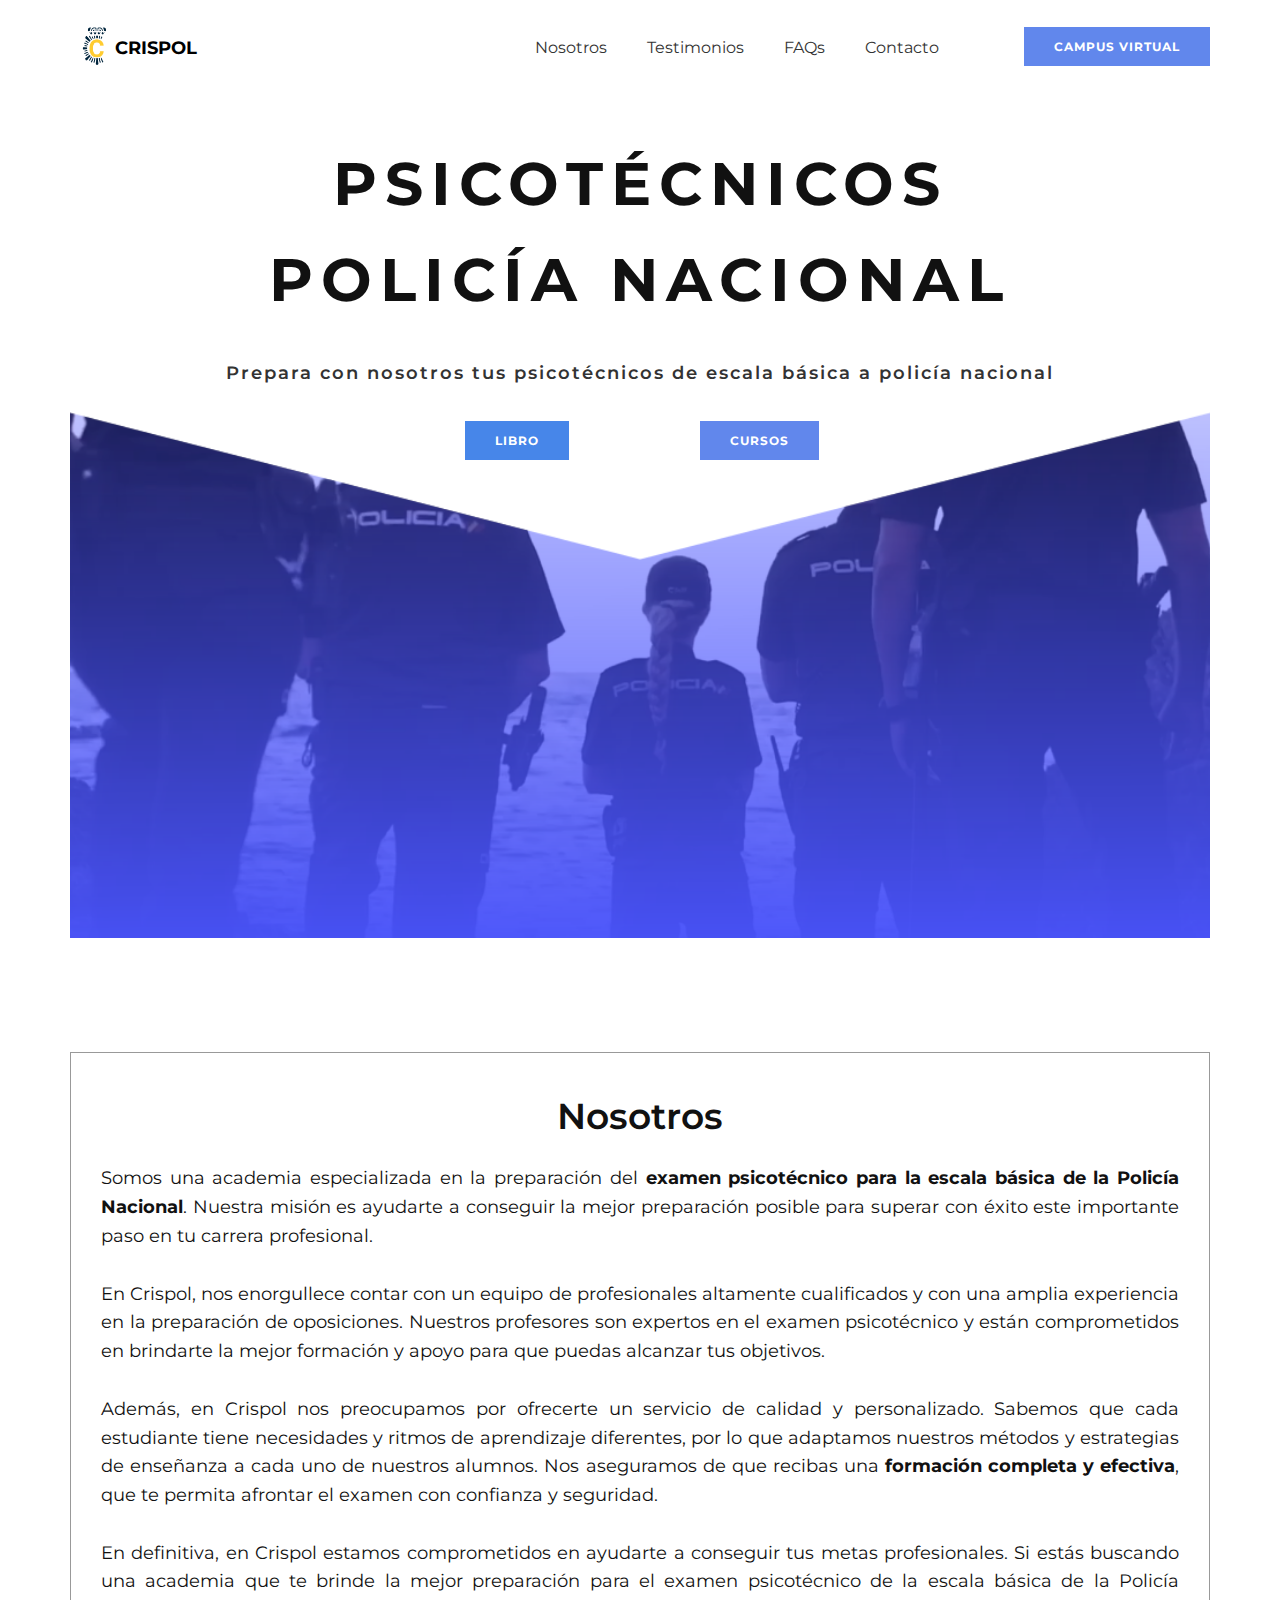
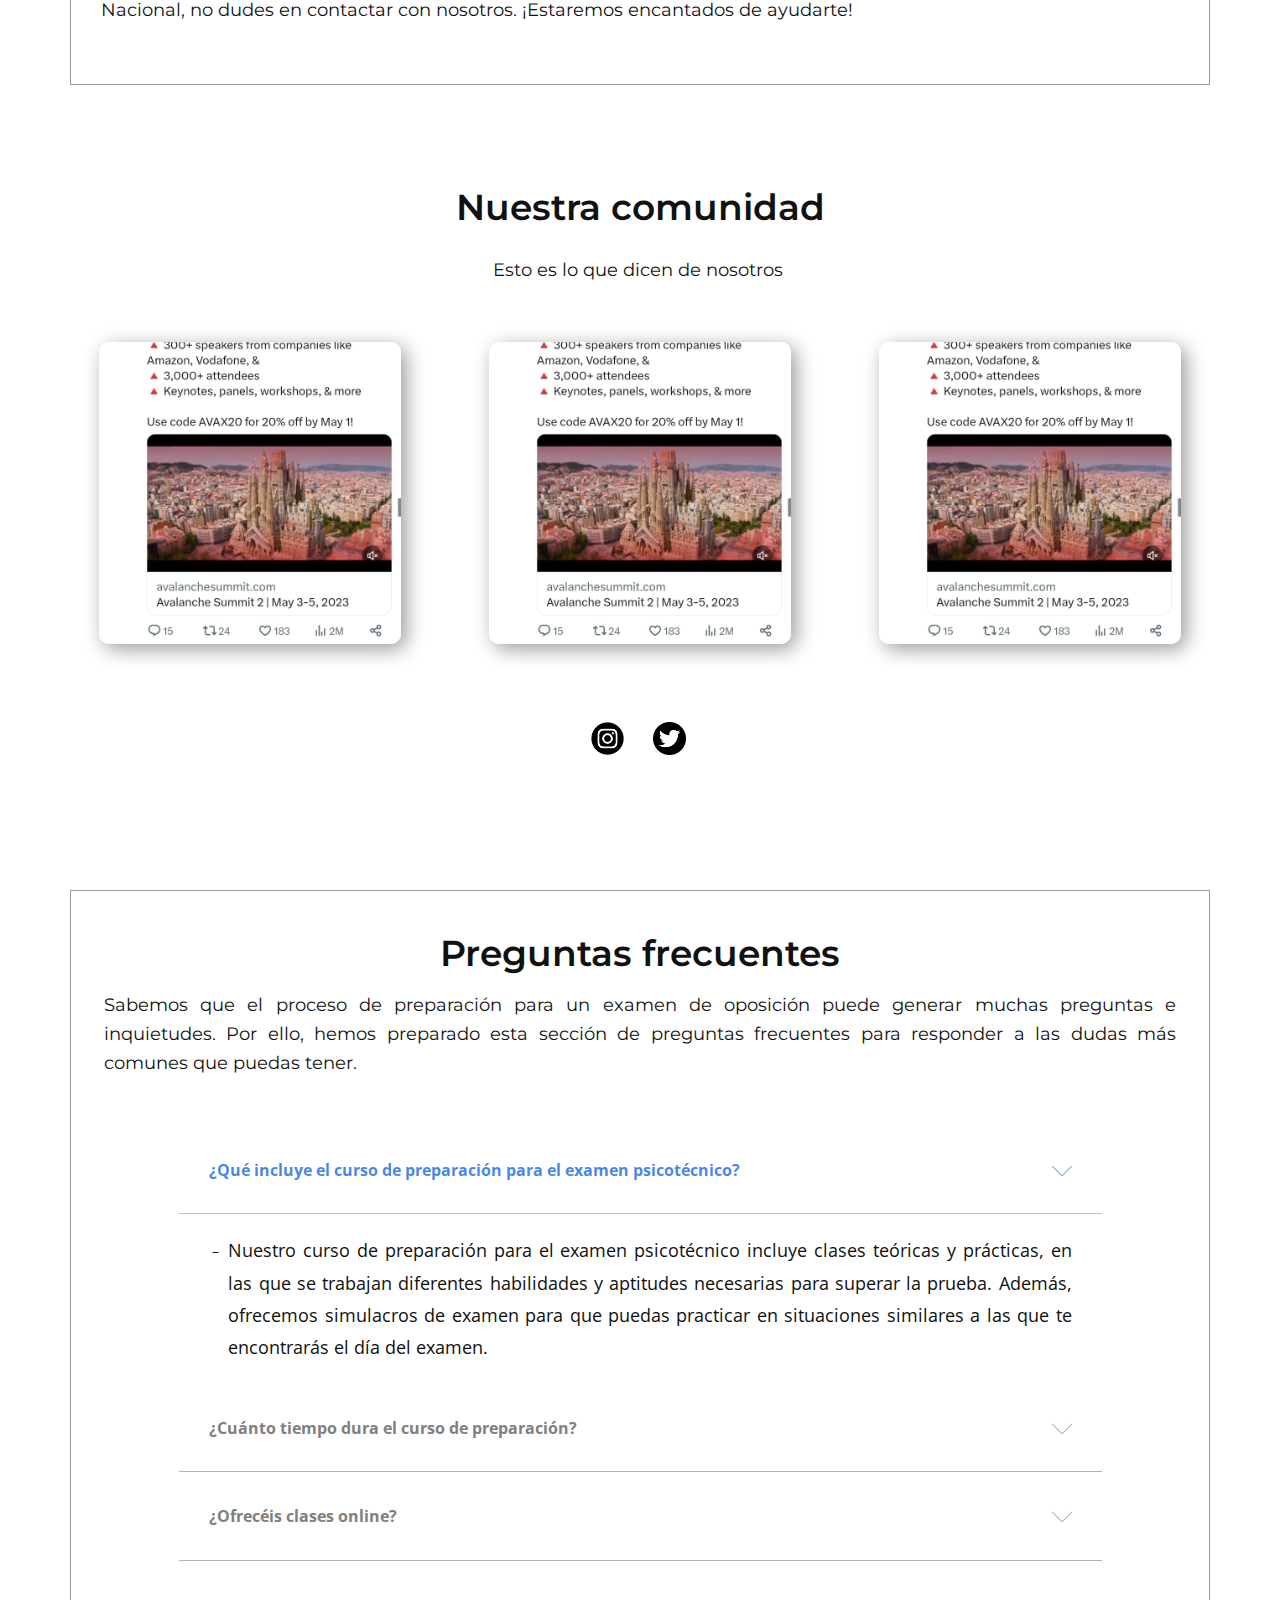
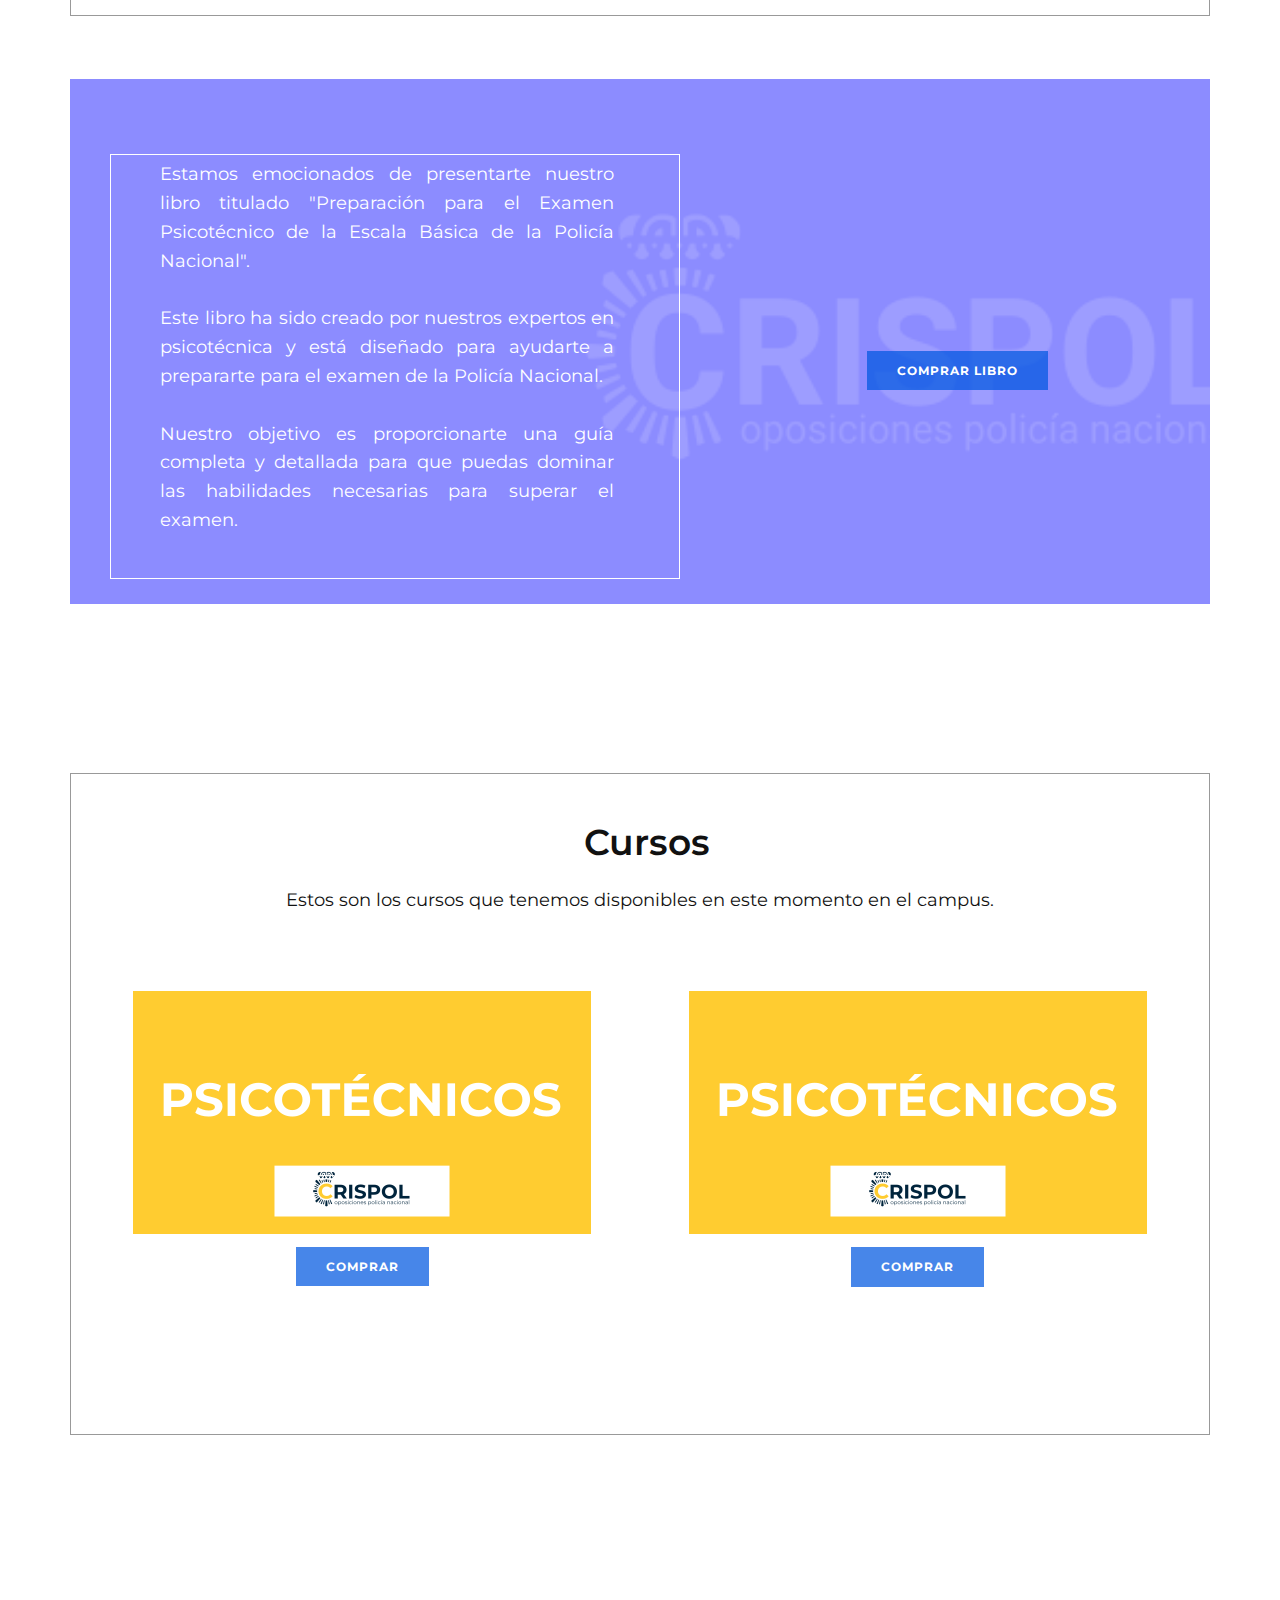
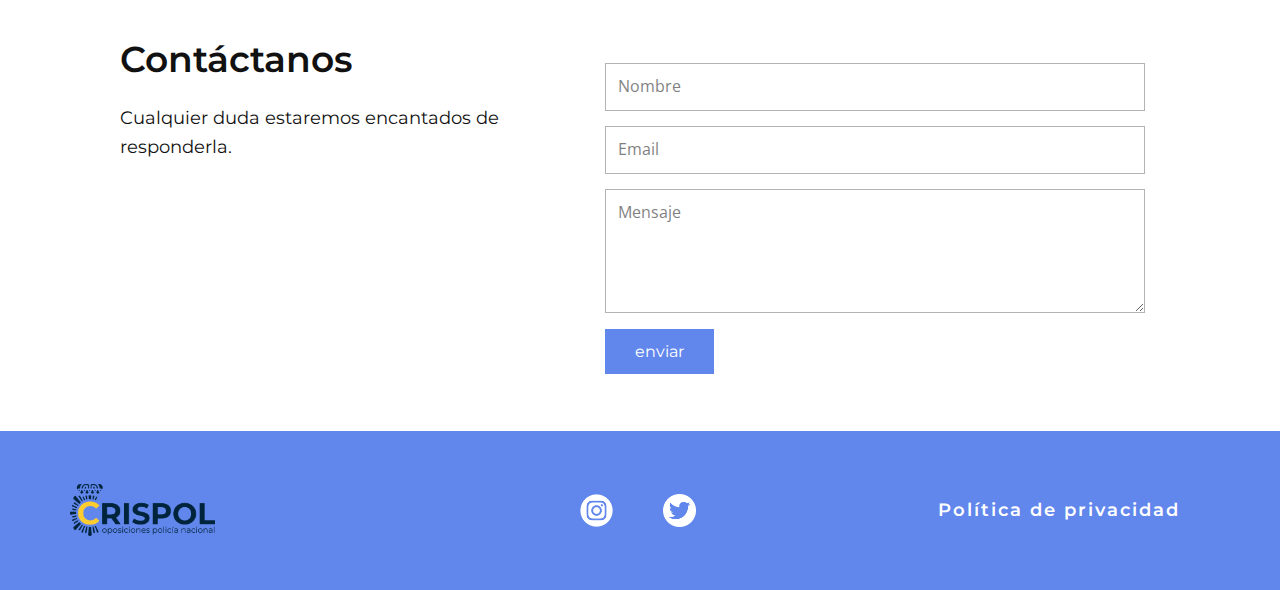
==== Home.html @ c4421192 "Add files via upload" ====
<!DOCTYPE html>
<html style="font-size: 16px;" lang="es"><head>
    <meta name="viewport" content="width=device-width, initial-scale=1.0">
    <meta charset="utf-8">
    <meta name="keywords" content="Nosotros, Nuestra comunidad, Preguntas frecuentes, Contáctanos">
    <meta name="description" content="">
    <title>Home</title>
    <link rel="stylesheet" href="nicepage.css" media="screen">
<link rel="stylesheet" href="Home.css" media="screen">
    <script class="u-script" type="text/javascript" src="jquery.js" defer=""></script>
    <script class="u-script" type="text/javascript" src="nicepage.js" defer=""></script>
    <meta name="generator" content="Nicepage 5.9.6, nicepage.com">
    <meta name="referrer" content="origin">
    <link id="u-theme-google-font" rel="stylesheet" href="https://fonts.googleapis.com/css?family=Roboto:100,100i,300,300i,400,400i,500,500i,700,700i,900,900i|Open+Sans:300,300i,400,400i,500,500i,600,600i,700,700i,800,800i">
    <link id="u-page-google-font" rel="stylesheet" href="https://fonts.googleapis.com/css?family=Montserrat:100,100i,200,200i,300,300i,400,400i,500,500i,600,600i,700,700i,800,800i,900,900i">








    <script type="application/ld+json">{
		"@context": "http://schema.org",
		"@type": "Organization",
		"name": "",
		"logo": "images/favHD.png"
}</script>
    <meta name="theme-color" content="#478ac9">
    <meta property="og:title" content="Home">
    <meta property="og:type" content="website">
  <meta data-intl-tel-input-cdn-path="intlTelInput/"></head>
  <body class="u-body u-xl-mode" data-lang="es"><header class="u-clearfix u-header u-header" id="sec-d82e"><div class="u-clearfix u-sheet u-sheet-1">
        <a href="Home.html" class="u-image u-logo u-image-1" data-image-width="800" data-image-height="826" title="Home">
          <img src="images/favHD.png" class="u-logo-image u-logo-image-1">
        </a>
        <nav class="u-menu u-menu-one-level u-offcanvas u-menu-1">
          <div class="menu-collapse u-custom-font u-font-montserrat" style="font-size: 1rem; letter-spacing: 0px; font-weight: 700;">
            <a class="u-button-style u-custom-active-border-color u-custom-border u-custom-border-color u-custom-borders u-custom-hover-border-color u-custom-left-right-menu-spacing u-custom-padding-bottom u-custom-text-active-color u-custom-text-color u-custom-text-hover-color u-custom-text-shadow u-custom-top-bottom-menu-spacing u-nav-link u-text-active-palette-1-base u-text-hover-palette-2-base" href="#">
              <svg class="u-svg-link" viewBox="0 0 24 24"><use xmlns:xlink="http://www.w3.org/1999/xlink" xlink:href="#menu-hamburger"></use></svg>
              <svg class="u-svg-content" version="1.1" id="menu-hamburger" viewBox="0 0 16 16" x="0px" y="0px" xmlns:xlink="http://www.w3.org/1999/xlink" xmlns="http://www.w3.org/2000/svg"><g><rect y="1" width="16" height="2"></rect><rect y="7" width="16" height="2"></rect><rect y="13" width="16" height="2"></rect>
</g></svg>
            </a>
          </div>
          <div class="u-custom-menu u-nav-container">
            <ul class="u-custom-font u-font-montserrat u-nav u-spacing-20 u-unstyled u-nav-1"><li class="u-nav-item"><a class="u-border-active-palette-1-base u-border-hover-palette-1-base u-button-style u-nav-link u-text-active-grey-80 u-text-grey-80 u-text-hover-custom-color-1" href="Home.html" style="padding: 10px;">Nosotros</a>
</li><li class="u-nav-item"><a class="u-border-active-palette-1-base u-border-hover-palette-1-base u-button-style u-nav-link u-text-active-grey-80 u-text-grey-80 u-text-hover-custom-color-1" href="Home.html" style="padding: 10px;">Testimonios</a>
</li><li class="u-nav-item"><a class="u-border-active-palette-1-base u-border-hover-palette-1-base u-button-style u-nav-link u-text-active-grey-80 u-text-grey-80 u-text-hover-custom-color-1" href="Home.html" style="padding: 10px;">FAQs</a>
</li><li class="u-nav-item"><a class="u-border-active-palette-1-base u-border-hover-palette-1-base u-button-style u-nav-link u-text-active-grey-80 u-text-grey-80 u-text-hover-custom-color-1" href="Home.html" style="padding: 10px;">Contacto</a>
</li></ul>
          </div>
          <div class="u-custom-menu u-nav-container-collapse">
            <div class="u-black u-container-style u-inner-container-layout u-opacity u-opacity-95 u-sidenav">
              <div class="u-inner-container-layout u-sidenav-overflow">
                <div class="u-menu-close"></div>
                <ul class="u-align-center u-nav u-popupmenu-items u-unstyled u-nav-2"><li class="u-nav-item"><a class="u-button-style u-nav-link" href="Home.html">Nosotros</a>
</li><li class="u-nav-item"><a class="u-button-style u-nav-link" href="Home.html">Testimonios</a>
</li><li class="u-nav-item"><a class="u-button-style u-nav-link" href="Home.html">FAQs</a>
</li><li class="u-nav-item"><a class="u-button-style u-nav-link" href="Home.html">Contacto</a>
</li></ul>
                <a href="https://nicepage.com/c/table-website-templates" class="u-btn u-button-style u-custom-color-1 u-custom-font u-font-montserrat u-hover-feature u-hover-white u-btn-1">acceso al campus</a>
              </div>
            </div>
            <div class="u-black u-menu-overlay u-opacity u-opacity-70"></div>
          </div>
        </nav>
        <p class="u-custom-font u-font-montserrat u-text u-text-default u-text-1">
          <a class="u-active-none u-border-none u-btn u-button-link u-button-style u-hover-none u-none u-text-black u-btn-2" href="Home.html">
            <span style="font-weight: 700;">CRISPOL</span>
          </a>
        </p>
        <a href="https://nicepage.com/c/table-website-templates" class="u-btn u-button-style u-custom-color-2 u-custom-font u-font-montserrat u-hidden-md u-hidden-sm u-hidden-xs u-hover-feature u-hover-white u-btn-3">campus virtual</a>
      </div></header>
    <section class="u-clearfix u-section-1" id="sec-4063">
      <div class="u-clearfix u-sheet u-sheet-1" data-image-width="1000" data-image-height="327">
        <p class="u-align-center u-custom-font u-font-montserrat u-text u-text-1"><b>PSICOTÉCNICOS POLICÍA NACIONAL</b>
        </p>
        <p class="u-align-center-xs u-custom-font u-font-montserrat u-text u-text-default u-text-grey-80 u-text-2">Prepara con nosotros tus psicotécnicos de escala básica a policía nacional</p>
        <img class="u-expanded-width u-image u-image-1" src="images/image1072.png" data-image-width="1000" data-image-height="457">
        <a href="https://nicepage.com/c/table-website-templates" class="u-btn u-button-style u-custom-color-2 u-custom-font u-font-montserrat u-hover-feature u-hover-white u-btn-1">cursos</a>
        <a href="https://nicepage.com/c/table-website-templates" class="u-btn u-button-style u-custom-color-1 u-custom-font u-font-montserrat u-hover-feature u-hover-white u-btn-2">libro</a>
      </div>


    </section>
    <section class="u-clearfix u-white u-section-2" id="sec-c2e6">
      <div class="u-clearfix u-sheet u-sheet-1">
        <div class="u-border-1 u-border-grey-40 u-container-style u-expanded-width u-group u-shape-rectangle u-group-1">
          <div class="u-container-layout u-container-layout-1">
            <h2 class="u-custom-font u-font-montserrat u-text u-text-default u-text-1">Nosotros</h2>
            <p class="u-align-justify u-custom-font u-font-montserrat u-text u-text-2">Somos una academia especializada en la preparación del <span style="font-weight: 700;">examen psicotécnico para la escala básica de la Policía Nacional</span>. Nuestra misión es ayudarte a conseguir la mejor preparación posible para superar con éxito este importante paso en tu carrera profesional.<br>
              <br>En Crispol, nos enorgullece contar con un equipo de profesionales altamente cualificados y con una amplia experiencia en la preparación de oposiciones. Nuestros profesores son expertos en el examen psicotécnico y están comprometidos en brindarte la mejor formación y apoyo para que puedas alcanzar tus objetivos.<br>
              <br>Además, en Crispol nos preocupamos por ofrecerte un servicio de calidad y personalizado. Sabemos que cada estudiante tiene necesidades y ritmos de aprendizaje diferentes, por lo que adaptamos nuestros métodos y estrategias de enseñanza a cada uno de nuestros alumnos. Nos aseguramos de que recibas una <span style="font-weight: 700;">formación completa y efectiva</span>, que te permita afrontar el examen con confianza y seguridad.&nbsp;<br>
              <br>En definitiva, en Crispol estamos comprometidos en ayudarte a conseguir tus metas profesionales. Si estás buscando una academia que te brinde la mejor preparación para el examen psicotécnico de la escala básica de la Policía Nacional, no dudes en contactar con nosotros. ¡Estaremos encantados de ayudarte!
            </p>
          </div>
        </div>
      </div>
    </section>
    <section class="u-clearfix u-section-3" id="sec-1005">
      <div class="u-clearfix u-sheet u-valign-middle-md u-valign-middle-sm u-valign-middle-xs u-sheet-1">
        <h2 class="u-custom-font u-font-montserrat u-text u-text-default u-text-1">Nuestra comunidad</h2>
        <p class="u-custom-font u-font-montserrat u-text u-text-default u-text-2">Esto es lo que dicen de nosotros&nbsp;</p>
        <img class="u-image u-image-round u-radius-10 u-image-1" src="images/WhatsAppImage2023-05-01at11.42.28.jpeg" alt="" data-image-width="720" data-image-height="1600">
        <img class="u-image u-image-round u-radius-10 u-image-2" src="images/WhatsAppImage2023-05-01at11.42.28.jpeg" alt="" data-image-width="720" data-image-height="1600">
        <img class="u-image u-image-round u-radius-10 u-image-3" src="images/WhatsAppImage2023-05-01at11.42.28.jpeg" alt="" data-image-width="720" data-image-height="1600"><span class="u-file-icon u-hover-feature u-icon u-icon-1"><img src="images/3669691.png" alt=""></span><span class="u-file-icon u-hover-feature u-icon u-icon-2"><img src="images/3670274.png" alt=""></span>
      </div>


    </section>
    <section class="u-clearfix u-section-4" id="sec-085f">
      <div class="u-clearfix u-sheet u-valign-middle-lg u-valign-middle-md u-valign-middle-sm u-valign-middle-xl u-sheet-1">
        <div class="u-border-1 u-border-grey-40 u-container-style u-expanded-width u-group u-shape-rectangle u-group-1">
          <div class="u-container-layout u-container-layout-1">
            <h2 class="u-align-center-xs u-custom-font u-font-montserrat u-text u-text-default-lg u-text-default-md u-text-default-sm u-text-default-xl u-text-1">Preguntas frecuentes</h2>
            <p class="u-align-justify u-custom-font u-font-montserrat u-text u-text-2"> Sabemos que el proceso de preparación para un examen de oposición puede generar muchas preguntas e inquietudes. Por ello, hemos preparado esta sección de preguntas frecuentes para responder a las dudas más comunes que puedas tener.</p>
            <div class="u-accordion u-spacing-2 u-accordion-1">
              <div class="u-accordion-item">
                <a class="active u-accordion-link u-border-1 u-border-active-grey-25 u-border-grey-30 u-border-hover-grey-30 u-border-no-left u-border-no-right u-border-no-top u-button-style u-text-active-custom-color-1 u-text-grey-50 u-text-hover-black u-accordion-link-1" id="link-accordion-7c0e" aria-controls="accordion-7c0e" aria-selected="true">
                  <span class="u-accordion-link-text"> ¿Qué incluye el curso de preparación para el examen psicotécnico?</span><span class="u-accordion-link-icon u-icon u-text-active-custom-color-1 u-text-grey-40 u-icon-1"><svg class="u-svg-link" preserveAspectRatio="xMidYMin slice" viewBox="0 0 512 512" style=""><use xmlns:xlink="http://www.w3.org/1999/xlink" xlink:href="#svg-efea"></use></svg><svg xmlns="http://www.w3.org/2000/svg" xmlns:xlink="http://www.w3.org/1999/xlink" version="1.1" xml:space="preserve" class="u-svg-content" viewBox="0 0 512 512" x="0px" y="0px" id="svg-efea" style="enable-background:new 0 0 512 512;"><g><g><path d="M509.121,125.966c-3.838-3.838-10.055-3.838-13.893,0L256.005,365.194L16.771,125.966c-3.838-3.838-10.055-3.838-13.893,0    c-3.838,3.838-3.838,10.055,0,13.893l246.18,246.175c1.842,1.842,4.337,2.878,6.947,2.878c2.61,0,5.104-1.036,6.946-2.878    l246.17-246.175C512.959,136.021,512.959,129.804,509.121,125.966z"></path>
</g>
</g></svg></span>
                </a>
                <div class="u-accordion-active u-accordion-pane u-align-justify u-container-style u-accordion-pane-1" id="accordion-7c0e" aria-labelledby="link-accordion-7c0e">
                  <div class="u-container-layout u-valign-top u-container-layout-2">
                    <ul class="u-custom-list u-text u-text-3">
                      <li>
                        <div class="u-list-icon">
                          <div xmlns="http://www.w3.org/2000/svg" xmlns:xlink="http://www.w3.org/1999/xlink" version="1.1" xml:space="preserve" class="u-svg-content">–</div>
                        </div>Nuestro curso de preparación para el examen psicotécnico incluye clases teóricas y prácticas, en las que se trabajan diferentes habilidades y aptitudes necesarias para superar la prueba. Además, ofrecemos simulacros de examen para que puedas practicar en situaciones similares a las que te encontrarás el día del examen.<br>
                      </li>
                    </ul>
                  </div>
                </div>
              </div>
              <div class="u-accordion-item">
                <a class="u-accordion-link u-border-1 u-border-active-grey-25 u-border-grey-30 u-border-hover-grey-30 u-border-no-left u-border-no-right u-border-no-top u-button-style u-text-active-custom-color-1 u-text-grey-50 u-text-hover-black u-accordion-link-2" id="link-accordion-05cb" aria-controls="accordion-05cb" aria-selected="false">
                  <span class="u-accordion-link-text"> ¿Cuánto tiempo dura el curso de preparación?<br>
                  </span><span class="u-accordion-link-icon u-icon u-text-active-custom-color-1 u-text-grey-40 u-icon-2"><svg class="u-svg-link" preserveAspectRatio="xMidYMin slice" viewBox="0 0 512 512" style=""><use xmlns:xlink="http://www.w3.org/1999/xlink" xlink:href="#svg-6ce4"></use></svg><svg xmlns="http://www.w3.org/2000/svg" xmlns:xlink="http://www.w3.org/1999/xlink" version="1.1" xml:space="preserve" class="u-svg-content" viewBox="0 0 512 512" x="0px" y="0px" id="svg-6ce4" style="enable-background:new 0 0 512 512;"><g><g><path d="M509.121,125.966c-3.838-3.838-10.055-3.838-13.893,0L256.005,365.194L16.771,125.966c-3.838-3.838-10.055-3.838-13.893,0    c-3.838,3.838-3.838,10.055,0,13.893l246.18,246.175c1.842,1.842,4.337,2.878,6.947,2.878c2.61,0,5.104-1.036,6.946-2.878    l246.17-246.175C512.959,136.021,512.959,129.804,509.121,125.966z"></path>
</g>
</g></svg></span>
                </a>
                <div class="u-accordion-pane u-align-justify u-container-style u-accordion-pane-2" id="accordion-05cb" aria-labelledby="link-accordion-05cb">
                  <div class="u-container-layout u-container-layout-3">
                    <ul class="u-custom-list u-text u-text-4">
                      <li>
                        <div class="u-list-icon">
                          <div xmlns="http://www.w3.org/2000/svg" xmlns:xlink="http://www.w3.org/1999/xlink" version="1.1" xml:space="preserve" class="u-svg-content">–</div>
                        </div> El tiempo de duración del curso de preparación puede variar en función del ritmo y las necesidades de cada alumno. En Crispol, nos adaptamos a cada estudiante y trabajamos con un plan de estudios personalizado para asegurarnos de que reciba la formación necesaria para afrontar el examen con éxito.
                      </li>
                    </ul>
                  </div>
                </div>
              </div>
              <div class="u-accordion-item">
                <a class="u-accordion-link u-border-1 u-border-active-grey-25 u-border-grey-30 u-border-hover-grey-30 u-border-no-left u-border-no-right u-border-no-top u-button-style u-text-active-custom-color-1 u-text-grey-50 u-text-hover-black u-accordion-link-3" id="link-accordion-a6bb" aria-controls="accordion-a6bb" aria-selected="false">
                  <span class="u-accordion-link-text"> ¿Ofrecéis clases online?</span><span class="u-accordion-link-icon u-icon u-text-active-custom-color-1 u-text-grey-40 u-icon-3"><svg class="u-svg-link" preserveAspectRatio="xMidYMin slice" viewBox="0 0 512 512" style=""><use xmlns:xlink="http://www.w3.org/1999/xlink" xlink:href="#svg-4429"></use></svg><svg xmlns="http://www.w3.org/2000/svg" xmlns:xlink="http://www.w3.org/1999/xlink" version="1.1" xml:space="preserve" class="u-svg-content" viewBox="0 0 512 512" x="0px" y="0px" id="svg-4429" style="enable-background:new 0 0 512 512;"><g><g><path d="M509.121,125.966c-3.838-3.838-10.055-3.838-13.893,0L256.005,365.194L16.771,125.966c-3.838-3.838-10.055-3.838-13.893,0    c-3.838,3.838-3.838,10.055,0,13.893l246.18,246.175c1.842,1.842,4.337,2.878,6.947,2.878c2.61,0,5.104-1.036,6.946-2.878    l246.17-246.175C512.959,136.021,512.959,129.804,509.121,125.966z"></path>
</g>
</g></svg></span>
                </a>
                <div class="u-accordion-pane u-align-justify u-container-style u-accordion-pane-3" id="accordion-a6bb" aria-labelledby="link-accordion-a6bb">
                  <div class="u-container-layout u-container-layout-4">
                    <ul class="u-custom-list u-text u-text-5">
                      <li>
                        <div class="u-list-icon">
                          <div xmlns="http://www.w3.org/2000/svg" xmlns:xlink="http://www.w3.org/1999/xlink" version="1.1" xml:space="preserve" class="u-svg-content">–</div>
                        </div> Sí, ofrecemos clases online para aquellos estudiantes que prefieren la comodidad de estudiar desde casa. Nuestras clases online están diseñadas para ofrecer una experiencia de aprendizaje igual de efectiva que las clases presenciales. Además, también ofrecemos tutorías y soporte online para resolver dudas y ofrecer seguimiento personalizado.
                      </li>
                    </ul>
                  </div>
                </div>
              </div>
            </div>
          </div>
        </div>
      </div>
    </section>
    <section class="u-clearfix u-section-5" id="sec-e47e">
      <div class="u-clearfix u-sheet u-sheet-1">
        <h2 class="u-custom-font u-font-montserrat u-text u-text-default u-text-white u-text-1">Nuestro libro</h2>
        <img class="u-expanded-width-lg u-expanded-width-md u-expanded-width-sm u-expanded-width-xs u-image u-image-default u-opacity u-opacity-45 u-image-1" src="images/rect1840.png" alt="" data-image-width="700" data-image-height="242">
        <p class="u-align-justify u-custom-font u-font-montserrat u-text u-text-body-alt-color u-text-2"> Estamos emocionados de presentarte nuestro libro titulado "Preparación para el Examen Psicotécnico de la Escala Básica de la Policía Nacional".&nbsp;<br>
          <br>Este libro ha sido creado por nuestros expertos en psicotécnica y está diseñado para ayudarte a prepararte para el examen de la Policía Nacional.&nbsp;<br>
          <br>Nuestro objetivo es proporcionarte una guía completa y detallada para que puedas dominar las habilidades necesarias para superar el examen.<br>
          <br>
          <br>
        </p>
        <a href="https://nicepage.com/c/table-website-templates" class="u-btn u-button-style u-custom-color-1 u-custom-font u-font-montserrat u-hover-feature u-hover-white u-btn-1">Comprar libro</a>
        <div class="u-border-1 u-border-white u-container-style u-group u-hidden-md u-hidden-sm u-hidden-xs u-shape-rectangle u-group-1">
          <div class="u-container-layout u-container-layout-1"></div>
        </div>
      </div>

    </section>
    <section class="u-clearfix u-section-6" id="sec-3ff9">
      <div class="u-clearfix u-sheet u-valign-middle-md u-valign-middle-sm u-sheet-1">
        <div class="u-border-1 u-border-grey-40 u-container-style u-expanded-width u-group u-shape-rectangle u-group-1">
          <div class="u-container-layout u-container-layout-1">
            <h2 class="u-custom-font u-font-montserrat u-text u-text-default u-text-1">Cursos</h2>
            <p class="u-align-center u-custom-font u-font-montserrat u-text u-text-2">Estos son los cursos que tenemos disponibles en este momento en el campus.</p>
            <img class="u-image u-image-default u-image-1" src="images/psico.png" alt="" data-image-width="458" data-image-height="243">
            <img class="u-image u-image-default u-image-2" src="images/psico.png" alt="" data-image-width="458" data-image-height="243">
            <a href="https://nicepage.com/c/table-website-templates" class="u-btn u-button-style u-custom-color-1 u-custom-font u-font-montserrat u-hover-feature u-hover-white u-btn-1">comprar</a>
            <a href="https://nicepage.com/c/table-website-templates" class="u-btn u-button-style u-custom-color-1 u-custom-font u-font-montserrat u-hover-feature u-hover-white u-btn-2">comprar</a>
          </div>
        </div>
      </div>


    </section>
    <section class="u-align-center u-clearfix u-section-7" id="sec-92ee">
      <div class="u-clearfix u-sheet u-sheet-1">
        <h2 class="u-custom-font u-font-montserrat u-text u-text-default u-text-1">Contáctanos</h2>
        <div class="u-form u-form-1">
          <form action="https://forms.nicepagesrv.com/v2/form/process" class="u-clearfix u-form-spacing-15 u-form-vertical u-inner-form" style="padding: 15px;" source="email" name="form">
            <div class="u-form-group u-form-name u-label-none">
              <label for="name-6797" class="u-label">Name</label>
              <input type="text" placeholder="Nombre" id="name-6797" name="name" class="u-input u-input-rectangle" required="">
            </div>
            <div class="u-form-email u-form-group u-label-none">
              <label for="email-6797" class="u-label">Email</label>
              <input type="email" placeholder="Email" id="email-6797" name="email" class="u-input u-input-rectangle" required="">
            </div>
            <div class="u-form-group u-form-message u-label-none">
              <label for="message-6797" class="u-label">Address</label>
              <textarea placeholder="Mensaje" rows="4" cols="50" id="message-6797" name="message" class="u-input u-input-rectangle" required=""></textarea>
            </div>
            <div class="u-align-left u-form-group u-form-submit">
              <a href="#" class="u-border-none u-btn u-btn-submit u-button-style u-custom-color-2 u-custom-font u-font-montserrat u-btn-1">enviar</a>
              <input type="submit" value="submit" class="u-form-control-hidden">
            </div>
            <div class="u-form-send-message u-form-send-success">Thank you! Your message has been sent.</div>
            <div class="u-form-send-error u-form-send-message">Unable to send your message. Please fix errors then try again.</div>
            <input type="hidden" value="" name="recaptchaResponse">
            <input type="hidden" name="formServices" value="59ebe9d5ba5c57f91d4d55b6774d4c29">
          </form>
        </div>
        <p class="u-align-left u-custom-font u-font-montserrat u-text u-text-2">Cualquier duda estaremos encantados de responderla.</p>
      </div>
    </section>


    <footer class="u-align-center u-clearfix u-custom-color-2 u-footer u-footer" id="sec-faa3"><div class="u-clearfix u-sheet u-valign-middle-lg u-valign-middle-md u-valign-middle-xl u-sheet-1"><span class="u-file-icon u-hover-feature u-icon u-text-white u-icon-1"><img src="images/3669691-30ecee14.png" alt=""></span><span class="u-file-icon u-hover-feature u-icon u-text-white u-icon-2"><img src="images/3670274-da6379b7.png" alt=""></span>
        <a href="Home.html" class="u-image u-logo u-image-1" data-image-width="900" data-image-height="323" title="Home">
          <img src="images/text16098-27-2.png" class="u-logo-image u-logo-image-1">
        </a>
        <p class="u-custom-font u-font-montserrat u-text u-text-default u-text-grey-80 u-text-1">
          <a class="u-active-none u-border-none u-btn u-button-link u-button-style u-hover-none u-none u-text-white u-btn-1" href="Política-de-privacidad.html">Política de privacidad</a>
        </p>
      </div></footer>
    
</body></html>
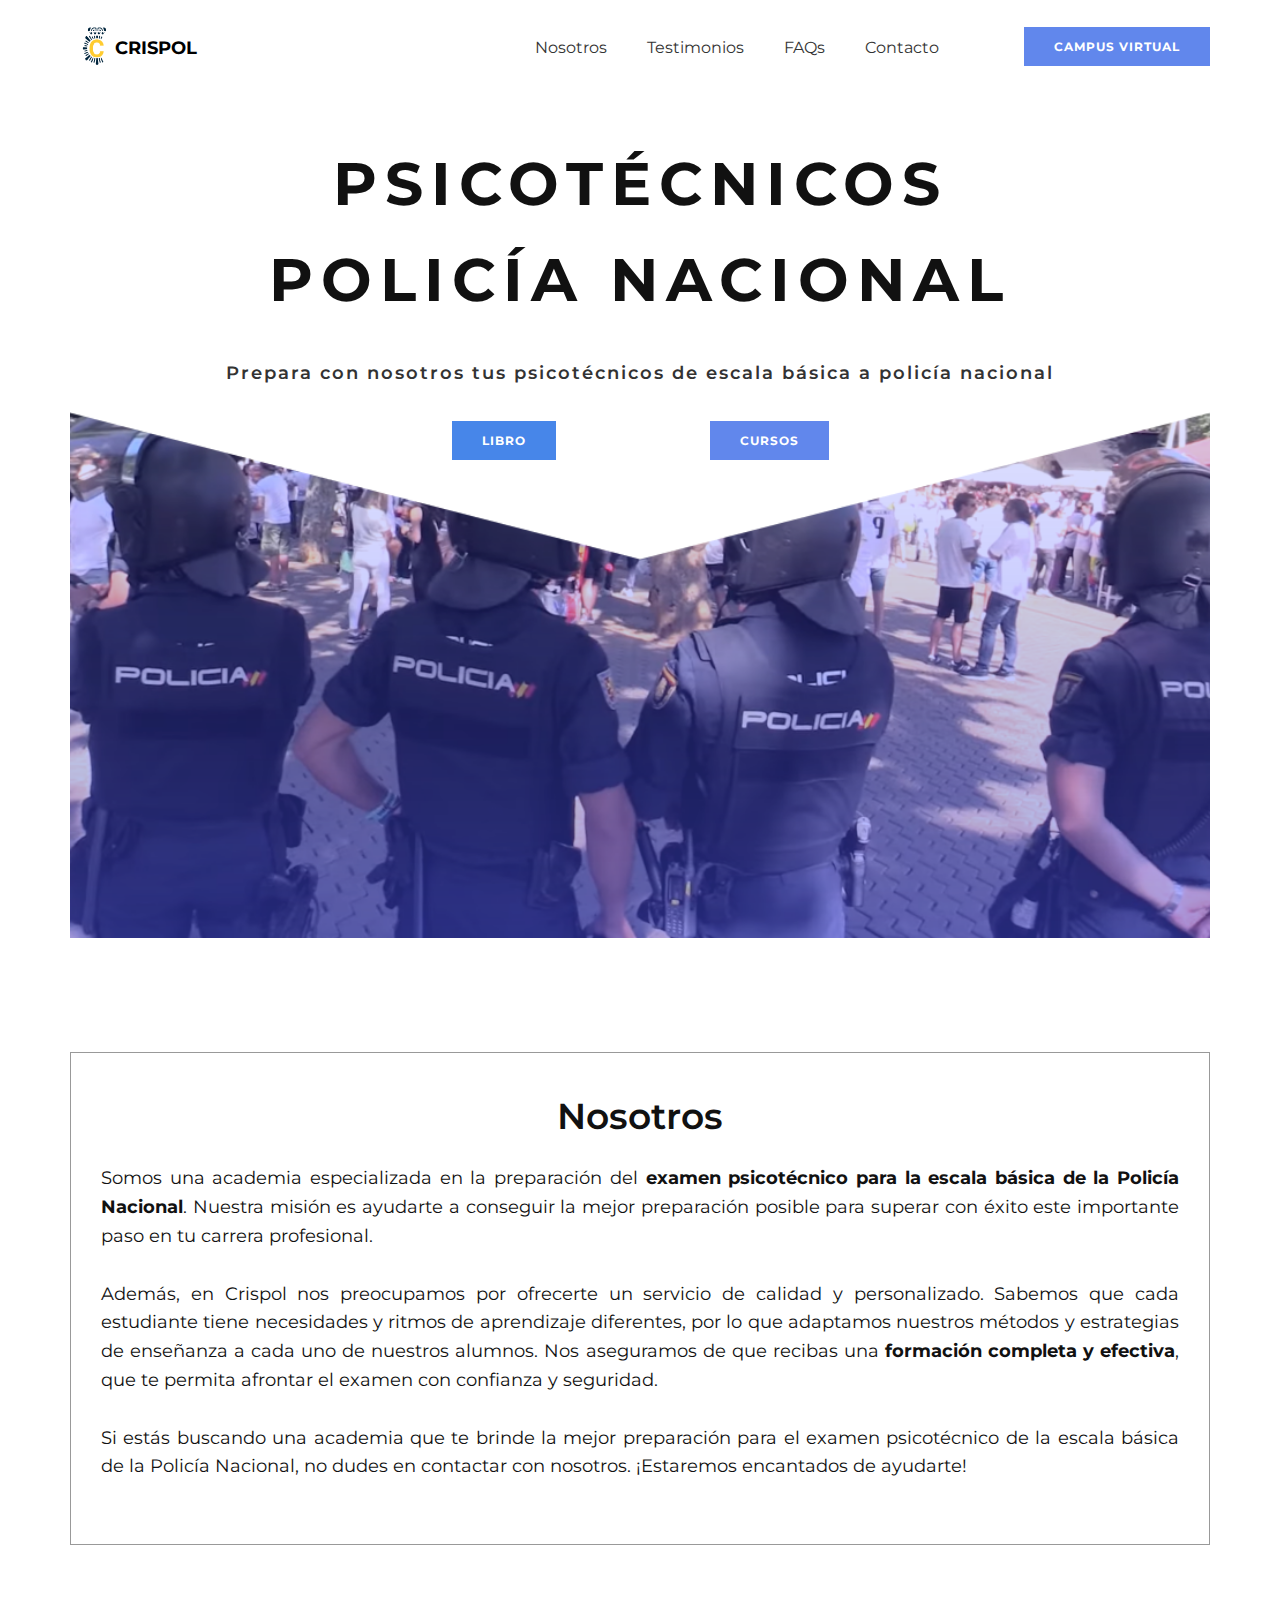
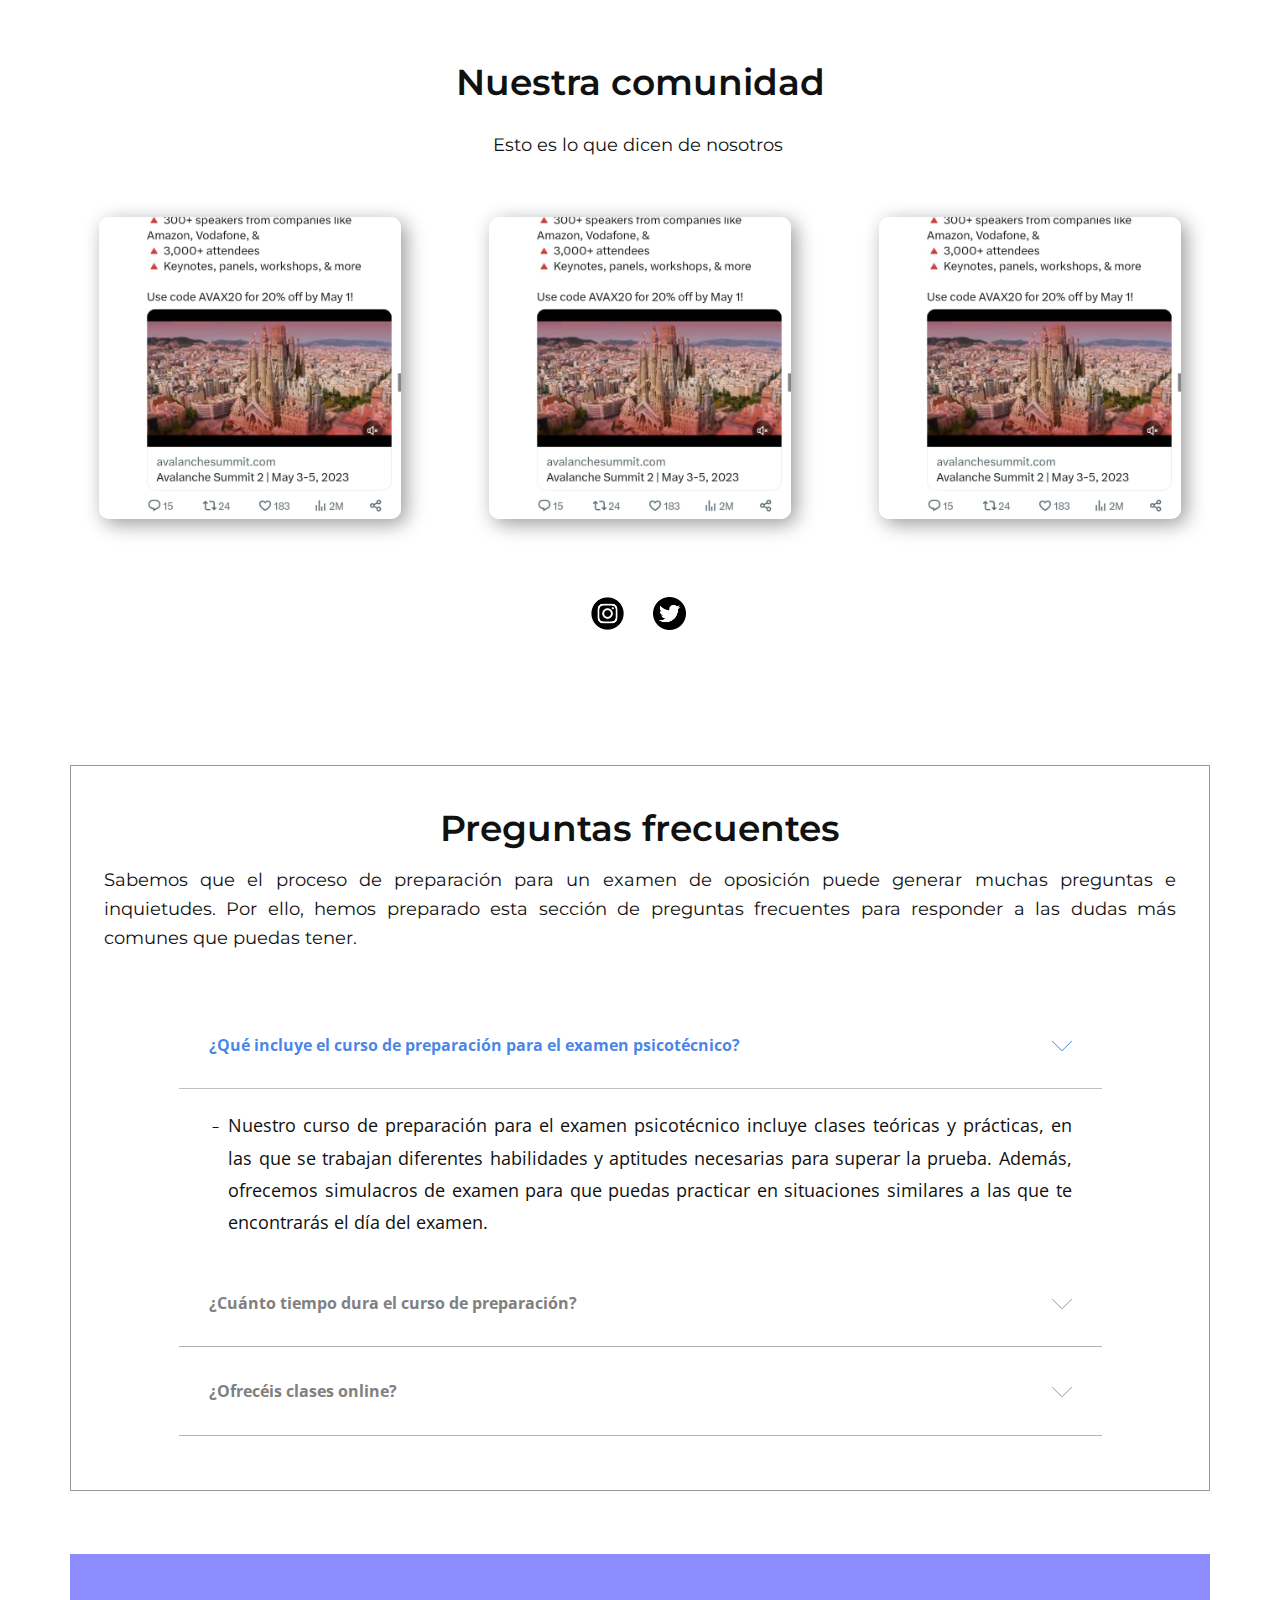
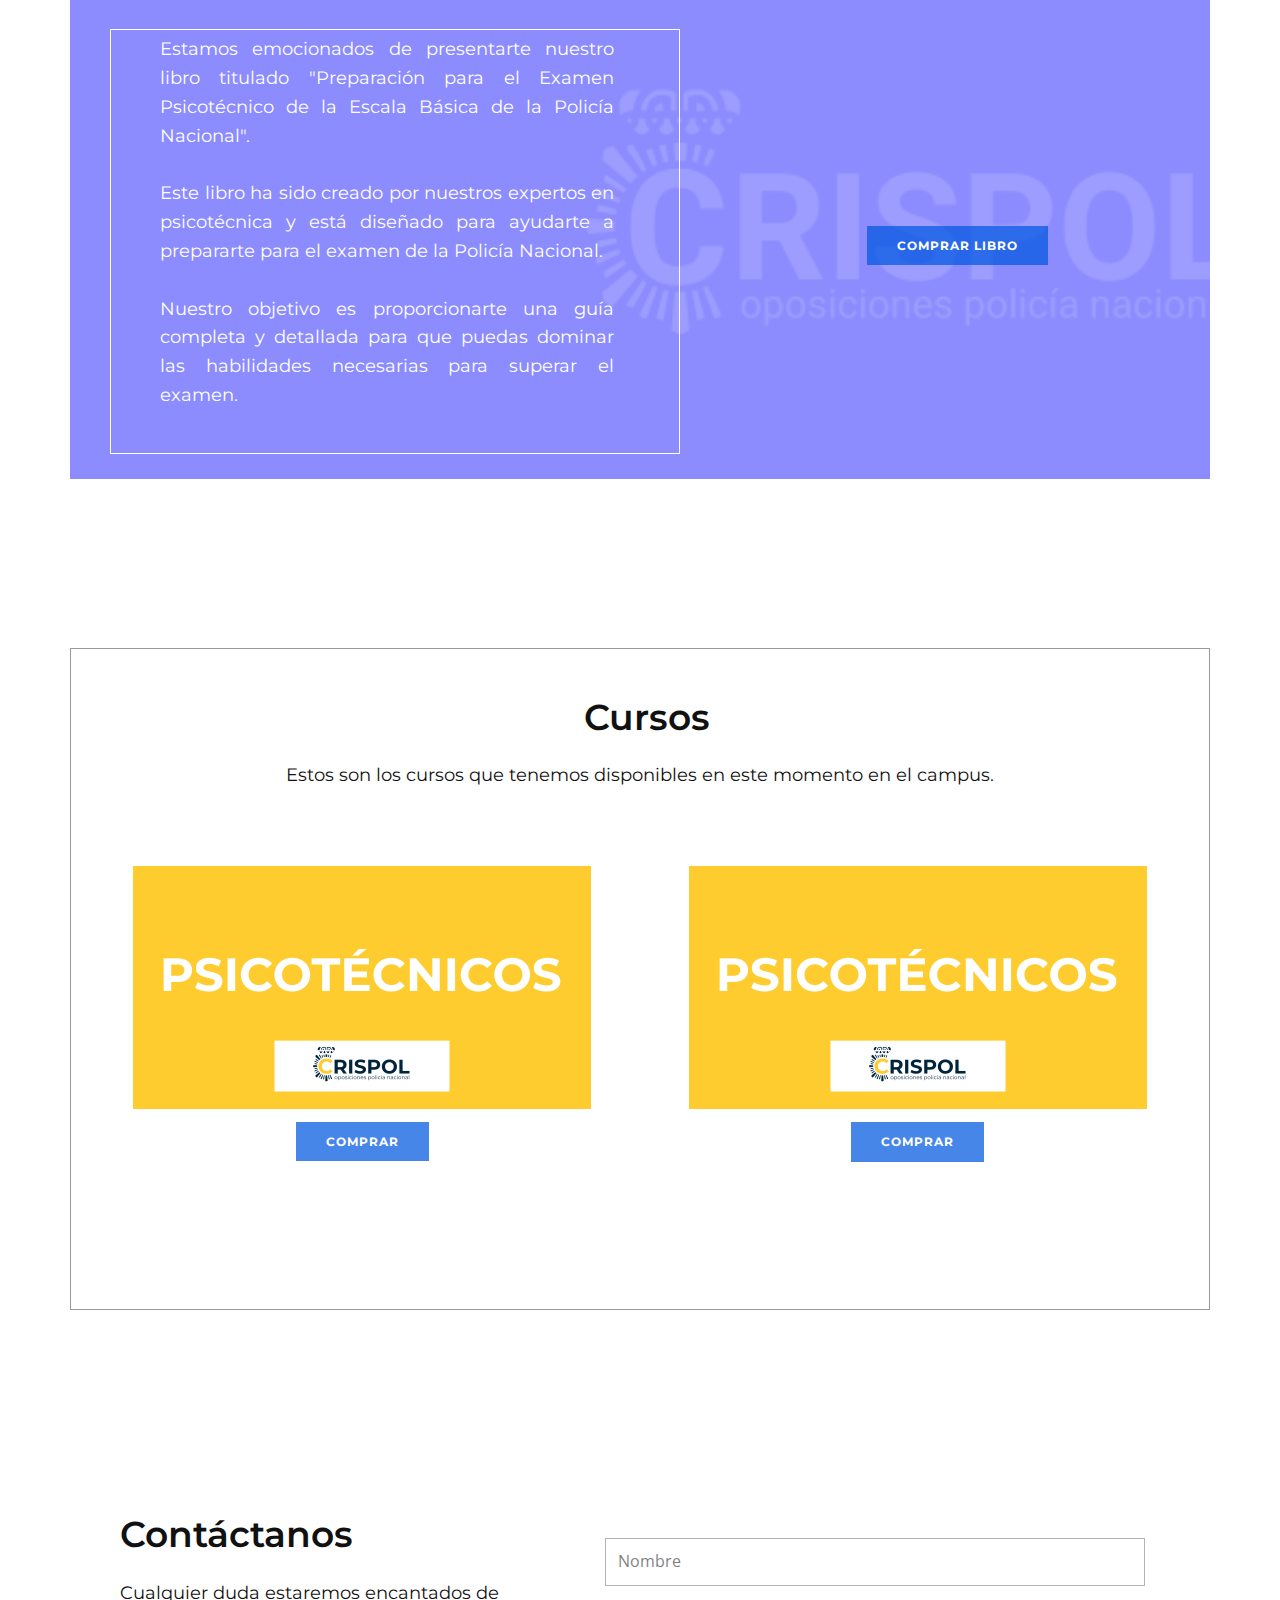
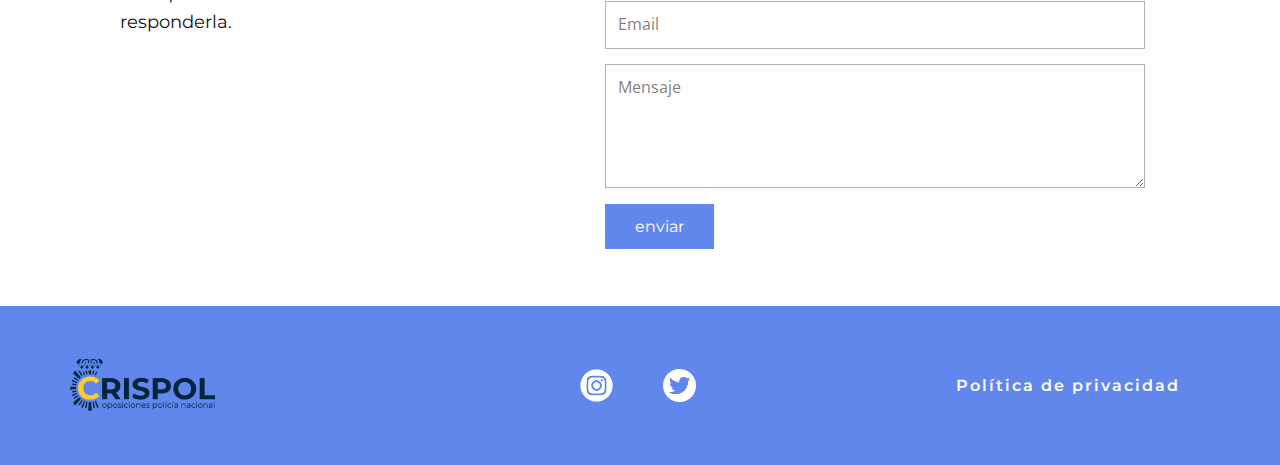
==== commit d7c02993: "1" ====
--- a/Home.html
+++ b/Home.html
@@ -59,7 +59,7 @@
 </li><li class="u-nav-item"><a class="u-button-style u-nav-link" href="Home.html">FAQs</a>
 </li><li class="u-nav-item"><a class="u-button-style u-nav-link" href="Home.html">Contacto</a>
 </li></ul>
-                <a href="https://nicepage.com/c/table-website-templates" class="u-btn u-button-style u-custom-color-1 u-custom-font u-font-montserrat u-hover-feature u-hover-white u-btn-1">acceso al campus</a>
+                <a href="" class="u-btn u-button-style u-custom-color-1 u-custom-font u-font-montserrat u-hover-feature u-hover-white u-btn-1">acceso al campus</a>
               </div>
             </div>
             <div class="u-black u-menu-overlay u-opacity u-opacity-70"></div>
@@ -70,16 +70,16 @@
             <span style="font-weight: 700;">CRISPOL</span>
           </a>
         </p>
-        <a href="https://nicepage.com/c/table-website-templates" class="u-btn u-button-style u-custom-color-2 u-custom-font u-font-montserrat u-hidden-md u-hidden-sm u-hidden-xs u-hover-feature u-hover-white u-btn-3">campus virtual</a>
+        <a href="https://campuscrispol.es/" class="u-btn u-button-style u-custom-color-2 u-custom-font u-font-montserrat u-hidden-md u-hidden-sm u-hidden-xs u-hover-feature u-hover-white u-btn-3">campus virtual</a>
       </div></header>
     <section class="u-clearfix u-section-1" id="sec-4063">
       <div class="u-clearfix u-sheet u-sheet-1" data-image-width="1000" data-image-height="327">
         <p class="u-align-center u-custom-font u-font-montserrat u-text u-text-1"><b>PSICOTÉCNICOS POLICÍA NACIONAL</b>
         </p>
         <p class="u-align-center-xs u-custom-font u-font-montserrat u-text u-text-default u-text-grey-80 u-text-2">Prepara con nosotros tus psicotécnicos de escala básica a policía nacional</p>
-        <img class="u-expanded-width u-image u-image-1" src="images/image1072.png" data-image-width="1000" data-image-height="457">
-        <a href="https://nicepage.com/c/table-website-templates" class="u-btn u-button-style u-custom-color-2 u-custom-font u-font-montserrat u-hover-feature u-hover-white u-btn-1">cursos</a>
-        <a href="https://nicepage.com/c/table-website-templates" class="u-btn u-button-style u-custom-color-1 u-custom-font u-font-montserrat u-hover-feature u-hover-white u-btn-2">libro</a>
+        <img class="u-expanded-width u-image u-image-1" src="images/image12.png" data-image-width="1000" data-image-height="457">
+        <a href="Home.html#sec-3ff9" class="u-btn u-button-style u-custom-color-2 u-custom-font u-font-montserrat u-hover-feature u-hover-white u-btn-1">cursos</a>
+        <a href="Home.html#sec-e47e" class="u-btn u-button-style u-custom-color-1 u-custom-font u-font-montserrat u-hover-feature u-hover-white u-btn-2">libro</a>
       </div>
 
 
@@ -90,16 +90,15 @@
           <div class="u-container-layout u-container-layout-1">
             <h2 class="u-custom-font u-font-montserrat u-text u-text-default u-text-1">Nosotros</h2>
             <p class="u-align-justify u-custom-font u-font-montserrat u-text u-text-2">Somos una academia especializada en la preparación del <span style="font-weight: 700;">examen psicotécnico para la escala básica de la Policía Nacional</span>. Nuestra misión es ayudarte a conseguir la mejor preparación posible para superar con éxito este importante paso en tu carrera profesional.<br>
-              <br>En Crispol, nos enorgullece contar con un equipo de profesionales altamente cualificados y con una amplia experiencia en la preparación de oposiciones. Nuestros profesores son expertos en el examen psicotécnico y están comprometidos en brindarte la mejor formación y apoyo para que puedas alcanzar tus objetivos.<br>
               <br>Además, en Crispol nos preocupamos por ofrecerte un servicio de calidad y personalizado. Sabemos que cada estudiante tiene necesidades y ritmos de aprendizaje diferentes, por lo que adaptamos nuestros métodos y estrategias de enseñanza a cada uno de nuestros alumnos. Nos aseguramos de que recibas una <span style="font-weight: 700;">formación completa y efectiva</span>, que te permita afrontar el examen con confianza y seguridad.&nbsp;<br>
-              <br>En definitiva, en Crispol estamos comprometidos en ayudarte a conseguir tus metas profesionales. Si estás buscando una academia que te brinde la mejor preparación para el examen psicotécnico de la escala básica de la Policía Nacional, no dudes en contactar con nosotros. ¡Estaremos encantados de ayudarte!
+              <br>Si estás buscando una academia que te brinde la mejor preparación para el examen psicotécnico de la escala básica de la Policía Nacional, no dudes en contactar con nosotros. ¡Estaremos encantados de ayudarte!
             </p>
           </div>
         </div>
       </div>
     </section>
     <section class="u-clearfix u-section-3" id="sec-1005">
-      <div class="u-clearfix u-sheet u-valign-middle-md u-valign-middle-sm u-valign-middle-xs u-sheet-1">
+      <div class="u-clearfix u-sheet u-sheet-1">
         <h2 class="u-custom-font u-font-montserrat u-text u-text-default u-text-1">Nuestra comunidad</h2>
         <p class="u-custom-font u-font-montserrat u-text u-text-default u-text-2">Esto es lo que dicen de nosotros&nbsp;</p>
         <img class="u-image u-image-round u-radius-10 u-image-1" src="images/WhatsAppImage2023-05-01at11.42.28.jpeg" alt="" data-image-width="720" data-image-height="1600">
@@ -186,7 +185,7 @@
           <br>
           <br>
         </p>
-        <a href="https://nicepage.com/c/table-website-templates" class="u-btn u-button-style u-custom-color-1 u-custom-font u-font-montserrat u-hover-feature u-hover-white u-btn-1">Comprar libro</a>
+        <a href="" class="u-btn u-button-style u-custom-color-1 u-custom-font u-font-montserrat u-hover-feature u-hover-white u-btn-1">Comprar libro</a>
         <div class="u-border-1 u-border-white u-container-style u-group u-hidden-md u-hidden-sm u-hidden-xs u-shape-rectangle u-group-1">
           <div class="u-container-layout u-container-layout-1"></div>
         </div>
@@ -194,15 +193,15 @@
 
     </section>
     <section class="u-clearfix u-section-6" id="sec-3ff9">
-      <div class="u-clearfix u-sheet u-valign-middle-md u-valign-middle-sm u-sheet-1">
+      <div class="u-clearfix u-sheet u-valign-middle-md u-valign-middle-sm u-valign-middle-xs u-sheet-1">
         <div class="u-border-1 u-border-grey-40 u-container-style u-expanded-width u-group u-shape-rectangle u-group-1">
           <div class="u-container-layout u-container-layout-1">
             <h2 class="u-custom-font u-font-montserrat u-text u-text-default u-text-1">Cursos</h2>
             <p class="u-align-center u-custom-font u-font-montserrat u-text u-text-2">Estos son los cursos que tenemos disponibles en este momento en el campus.</p>
             <img class="u-image u-image-default u-image-1" src="images/psico.png" alt="" data-image-width="458" data-image-height="243">
             <img class="u-image u-image-default u-image-2" src="images/psico.png" alt="" data-image-width="458" data-image-height="243">
-            <a href="https://nicepage.com/c/table-website-templates" class="u-btn u-button-style u-custom-color-1 u-custom-font u-font-montserrat u-hover-feature u-hover-white u-btn-1">comprar</a>
-            <a href="https://nicepage.com/c/table-website-templates" class="u-btn u-button-style u-custom-color-1 u-custom-font u-font-montserrat u-hover-feature u-hover-white u-btn-2">comprar</a>
+            <a href="" class="u-btn u-button-style u-custom-color-1 u-custom-font u-font-montserrat u-hover-feature u-hover-white u-btn-1">comprar</a>
+            <a href="" class="u-btn u-button-style u-custom-color-1 u-custom-font u-font-montserrat u-hover-feature u-hover-white u-btn-2">comprar</a>
           </div>
         </div>
       </div>
@@ -213,7 +212,7 @@
       <div class="u-clearfix u-sheet u-sheet-1">
         <h2 class="u-custom-font u-font-montserrat u-text u-text-default u-text-1">Contáctanos</h2>
         <div class="u-form u-form-1">
-          <form action="https://forms.nicepagesrv.com/v2/form/process" class="u-clearfix u-form-spacing-15 u-form-vertical u-inner-form" style="padding: 15px;" source="email" name="form">
+          <form action="" class="u-clearfix u-form-spacing-15 u-form-vertical u-inner-form" style="padding: 15px;" source="email" name="form">
             <div class="u-form-group u-form-name u-label-none">
               <label for="name-6797" class="u-label">Name</label>
               <input type="text" placeholder="Nombre" id="name-6797" name="name" class="u-input u-input-rectangle" required="">
@@ -233,7 +232,7 @@
             <div class="u-form-send-message u-form-send-success">Thank you! Your message has been sent.</div>
             <div class="u-form-send-error u-form-send-message">Unable to send your message. Please fix errors then try again.</div>
             <input type="hidden" value="" name="recaptchaResponse">
-            <input type="hidden" name="formServices" value="59ebe9d5ba5c57f91d4d55b6774d4c29">
+            <input type="hidden" name="formServices" value="2a71a0e3-a12f-aa67-45bc-2aafb578e629">
           </form>
         </div>
         <p class="u-align-left u-custom-font u-font-montserrat u-text u-text-2">Cualquier duda estaremos encantados de responderla.</p>
@@ -250,4 +249,5 @@
         </p>
       </div></footer>
     
+
 </body></html>
--- a/nicepage.css
+++ b/nicepage.css
@@ -41942,17 +41942,15 @@
 
 .u-footer .u-btn-1 {
   background-image: none;
-  font-size: 1.125rem;
+  font-size: 1rem;
   padding: 0;
 }
 @media (max-width: 1199px) {
   .u-footer .u-icon-1 {
-    transform: translateX(0px) translateY(0px) scale(1) rotate(0deg);
     margin-right: 424px;
   }
 
   .u-footer .u-icon-2 {
-    transform: translateX(0px) translateY(0px) scale(1) rotate(0deg);
     margin-left: 421px;
   }
 
@@ -41968,10 +41966,12 @@
 }
 @media (max-width: 991px) {
   .u-footer .u-icon-1 {
+    transform: translateX(0px) translateY(0px) scale(1) rotate(0deg);
     margin-right: 325px;
   }
 
   .u-footer .u-icon-2 {
+    transform: translateX(0px) translateY(0px) scale(1) rotate(0deg);
     margin-left: 322px;
   }
 }
@@ -41987,12 +41987,15 @@
   }
 
   .u-footer .u-icon-2 {
-    margin-left: 237px;
+    width: 29px;
+    height: 29px;
+    margin-top: -31px;
+    margin-left: 228px;
   }
 
   .u-footer .u-image-1 {
     width: 145px;
-    margin-top: -112px;
+    margin-top: -114px;
     margin-left: auto;
   }
 
@@ -42004,17 +42007,14 @@
   }
 }
 @media (max-width: 575px) {
-  .u-footer .u-sheet-1 {
-    min-height: 189px;
-  }
-
   .u-footer .u-icon-1 {
     margin-right: auto;
-    margin-left: 112px;
+    margin-left: 126px;
   }
 
   .u-footer .u-icon-2 {
-    margin-right: 109px;
+    margin-top: -31px;
+    margin-right: 104px;
     margin-left: auto;
   }
 }
--- a/Home.css
+++ b/Home.css
@@ -29,7 +29,7 @@
   font-size: 0.75rem;
   font-weight: 700;
   background-image: none;
-  margin: -517px 391px 0 auto;
+  margin: -517px auto 0 640px;
 }
 
 .u-section-1 .u-btn-2 {
@@ -39,7 +39,7 @@
   letter-spacing: 1px;
   font-size: 0.75rem;
   font-weight: 700;
-  margin: -39px auto 60px 395px;
+  margin: -39px auto 60px 382px;
 }
 
 @media (max-width: 1199px) {
@@ -49,11 +49,12 @@
   }
 
   .u-section-1 .u-btn-1 {
-    margin-right: 191px;
+    margin-top: -519px;
+    margin-left: 540px;
   }
 
   .u-section-1 .u-btn-2 {
-    margin-left: 195px;
+    margin-left: 282px;
   }
 }
 
@@ -65,7 +66,6 @@
 
   .u-section-1 .u-btn-1 {
     margin-top: -495px;
-    margin-right: auto;
     margin-left: 394px;
   }
 
@@ -75,8 +75,12 @@
 }
 
 @media (max-width: 767px) {
+  .u-section-1 .u-sheet-1 {
+    min-height: 774px;
+  }
+
   .u-section-1 .u-text-1 {
-    font-size: 1rem;
+    font-size: 1.25rem;
   }
 
   .u-section-1 .u-btn-1 {
@@ -203,11 +207,11 @@
 }
 
 .u-section-2 .u-sheet-1 {
-  min-height: 750px;
+  min-height: 625px;
 }
 
 .u-section-2 .u-group-1 {
-  min-height: 633px;
+  min-height: 493px;
   height: auto;
   margin-top: 55px;
   margin-bottom: 60px;
@@ -229,17 +233,26 @@
 
 @media (max-width: 1199px) {
   .u-section-2 .u-sheet-1 {
-    min-height: 793px;
+    min-height: 651px;
   }
 
   .u-section-2 .u-group-1 {
     margin-top: 49px;
-    min-height: 679px;
+    margin-bottom: 59px;
+    min-height: 543px;
     height: auto;
   }
 }
 
 @media (max-width: 767px) {
+  .u-section-2 .u-sheet-1 {
+    min-height: 702px;
+  }
+
+  .u-section-2 .u-group-1 {
+    margin-top: 50px;
+  }
+
   .u-section-2 .u-container-layout-1 {
     padding-left: 10px;
     padding-right: 10px;
@@ -248,16 +261,17 @@
 
 @media (max-width: 575px) {
   .u-section-2 .u-sheet-1 {
-    min-height: 1271px;
+    min-height: 947px;
   }
 
   .u-section-2 .u-group-1 {
-    margin-top: 23px;
-    min-height: 1175px;
+    margin-top: 46px;
+    min-height: 842px;
   }
 
   .u-section-2 .u-text-1 {
     font-size: 1.875rem;
+    margin-top: 3px;
   }
 }.u-section-3 .u-sheet-1 {
   min-height: 680px;
@@ -354,38 +368,38 @@
 
 @media (max-width: 991px) {
   .u-section-3 .u-sheet-1 {
-    min-height: 479px;
+    min-height: 480px;
   }
 
   .u-section-3 .u-image-1 {
-    width: 161px;
-    height: 177px;
-    margin-top: 41px;
-    margin-left: 69px;
+    width: 215px;
+    height: 214px;
+    margin-top: 29px;
   }
 
   .u-section-3 .u-image-2 {
-    width: 161px;
-    height: 177px;
-    margin-top: -177px;
+    width: 215px;
+    height: 214px;
+    margin-top: -214px;
     margin-left: auto;
   }
 
   .u-section-3 .u-image-3 {
-    width: 161px;
-    height: 177px;
-    margin-top: -177px;
-    margin-left: 490px;
+    width: 215px;
+    height: 214px;
+    margin-top: -214px;
+    margin-right: 15px;
+    margin-left: auto;
   }
 
   .u-section-3 .u-icon-1 {
-    margin-top: 50px;
+    margin-top: 24px;
     margin-left: 361px;
   }
 
   .u-section-3 .u-icon-2 {
-    margin-bottom: 41px;
-    margin-left: 326px;
+    margin-bottom: 0;
+    margin-left: 314px;
   }
 }
 
@@ -395,17 +409,26 @@
   }
 
   .u-section-3 .u-image-1 {
-    margin-top: 61px;
-    margin-left: 13px;
+    width: 142px;
+    height: 149px;
+    margin-left: 20px;
+  }
+
+  .u-section-3 .u-image-2 {
+    width: 148px;
+    height: 149px;
+    margin-top: -149px;
   }
 
   .u-section-3 .u-image-3 {
+    width: 150px;
+    height: 149px;
+    margin-top: -149px;
     margin-right: 13px;
-    margin-left: auto;
   }
 
   .u-section-3 .u-icon-1 {
-    margin-top: 53px;
+    margin-top: 89px;
     margin-left: 277px;
   }
 
@@ -416,35 +439,41 @@
 
 @media (max-width: 575px) {
   .u-section-3 .u-sheet-1 {
-    min-height: 846px;
+    min-height: 1139px;
   }
 
   .u-section-3 .u-text-1 {
     font-size: 1.875rem;
-    margin-top: 42px;
+    margin-top: 43px;
   }
 
   .u-section-3 .u-image-1 {
-    margin-top: 31px;
+    width: 311px;
+    height: 250px;
     margin-left: auto;
   }
 
   .u-section-3 .u-image-2 {
-    margin-top: 20px;
+    width: 307px;
+    height: 250px;
+    margin-top: 35px;
   }
 
   .u-section-3 .u-image-3 {
-    margin-top: 20px;
-    margin-right: auto;
+    width: 314px;
+    height: 250px;
+    margin-top: 35px;
+    margin-right: 15px;
+    margin-left: 9px;
   }
 
   .u-section-3 .u-icon-1 {
-    margin-top: 41px;
+    margin-top: 119px;
     margin-left: 196px;
   }
 
   .u-section-3 .u-icon-2 {
-    margin-bottom: 42px;
+    margin-bottom: 45px;
     margin-left: 111px;
   }
 }
@@ -722,11 +751,11 @@
 
 @media (max-width: 575px) {
   .u-section-4 .u-sheet-1 {
-    min-height: 902px;
+    min-height: 1227px;
   }
 
   .u-section-4 .u-group-1 {
-    min-height: 772px;
+    min-height: 1072px;
   }
 
   .u-section-4 .u-text-1 {
@@ -1082,27 +1111,26 @@
   }
 
   .u-section-6 .u-image-1 {
-    width: 218px;
-    height: 124px;
-    margin-top: 61px;
-    margin-left: 86px;
+    width: 326px;
+    height: 170px;
+    margin-top: 32px;
+    margin-left: 27px;
   }
 
   .u-section-6 .u-image-2 {
-    width: 217px;
-    height: 124px;
-    margin-top: -124px;
-    margin-right: auto;
-    margin-left: 414px;
+    width: 326px;
+    height: 170px;
+    margin-top: -170px;
+    margin-right: 24px;
   }
 
   .u-section-6 .u-btn-1 {
-    margin-top: 17px;
-    margin-left: 129px;
+    margin-top: 15px;
+    margin-left: 124px;
   }
 
   .u-section-6 .u-btn-2 {
-    margin-right: 129px;
+    margin-right: 121px;
   }
 }
 
@@ -1110,7 +1138,7 @@
   .u-section-6 .u-group-1 {
     margin-top: 60px;
     margin-bottom: 60px;
-    min-height: 426px;
+    min-height: 428px;
   }
 
   .u-section-6 .u-text-2 {
@@ -1120,35 +1148,37 @@
   }
 
   .u-section-6 .u-image-1 {
+    width: 226px;
+    height: 127px;
     margin-top: 24px;
-    margin-left: 19px;
   }
 
   .u-section-6 .u-image-2 {
+    width: 226px;
+    height: 127px;
+    margin-top: -127px;
     margin-right: 27px;
-    margin-left: auto;
   }
 
   .u-section-6 .u-btn-1 {
-    margin-top: 13px;
-    margin-left: 62px;
+    margin-top: 14px;
+    margin-left: 74px;
   }
 
   .u-section-6 .u-btn-2 {
-    margin-top: -33px;
-    margin-right: 70px;
+    margin-right: 74px;
   }
 }
 
 @media (max-width: 575px) {
   .u-section-6 .u-sheet-1 {
-    min-height: 718px;
+    min-height: 825px;
   }
 
   .u-section-6 .u-group-1 {
-    margin-top: 64px;
-    margin-bottom: 42px;
-    min-height: 612px;
+    margin-top: 55px;
+    margin-bottom: 55px;
+    min-height: 690px;
   }
 
   .u-section-6 .u-text-1 {
@@ -1161,21 +1191,25 @@
   }
 
   .u-section-6 .u-image-1 {
+    width: 304px;
+    height: 169px;
     margin-left: auto;
   }
 
   .u-section-6 .u-image-2 {
-    margin-top: 82px;
+    width: 304px;
+    height: 164px;
+    margin-top: 77px;
     margin-right: auto;
   }
 
   .u-section-6 .u-btn-1 {
-    margin-top: -197px;
+    margin-top: -232px;
     margin-left: auto;
   }
 
   .u-section-6 .u-btn-2 {
-    margin-top: 167px;
+    margin-top: 206px;
     margin-right: auto;
   }
 }
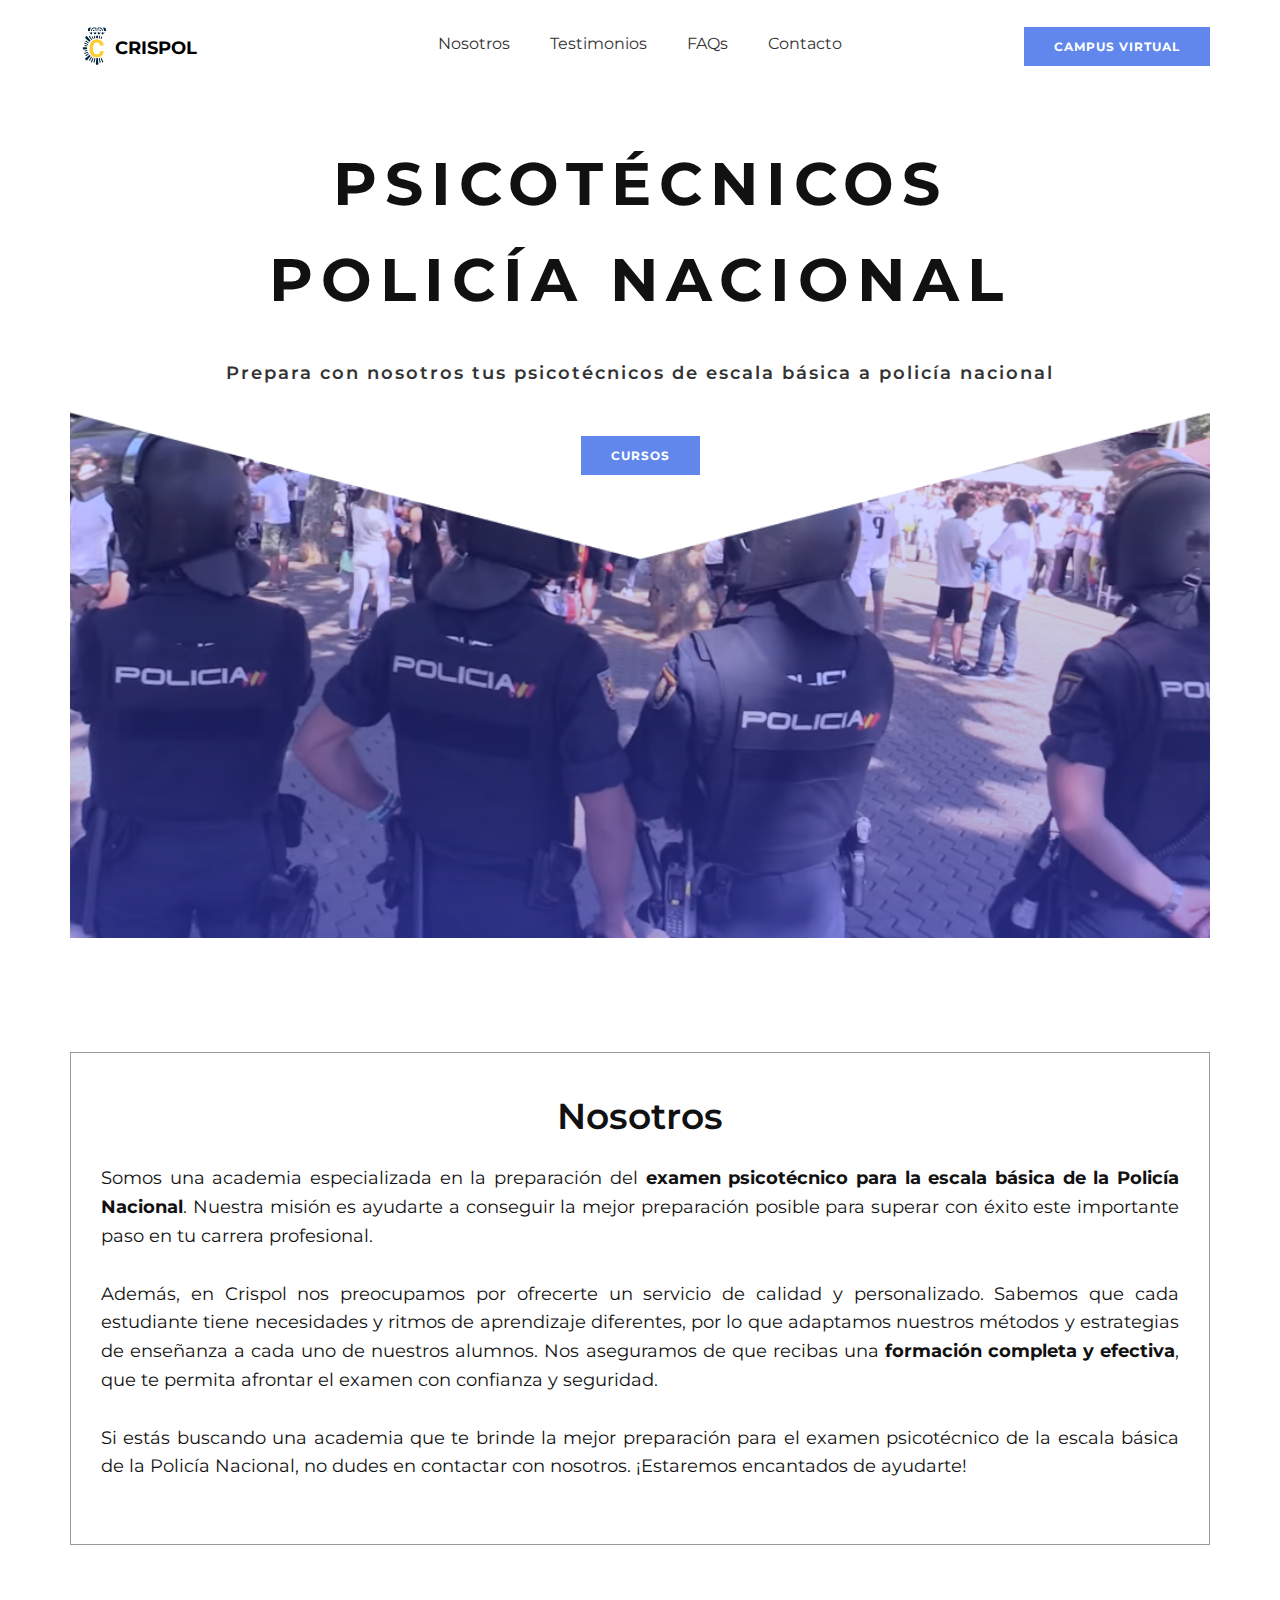
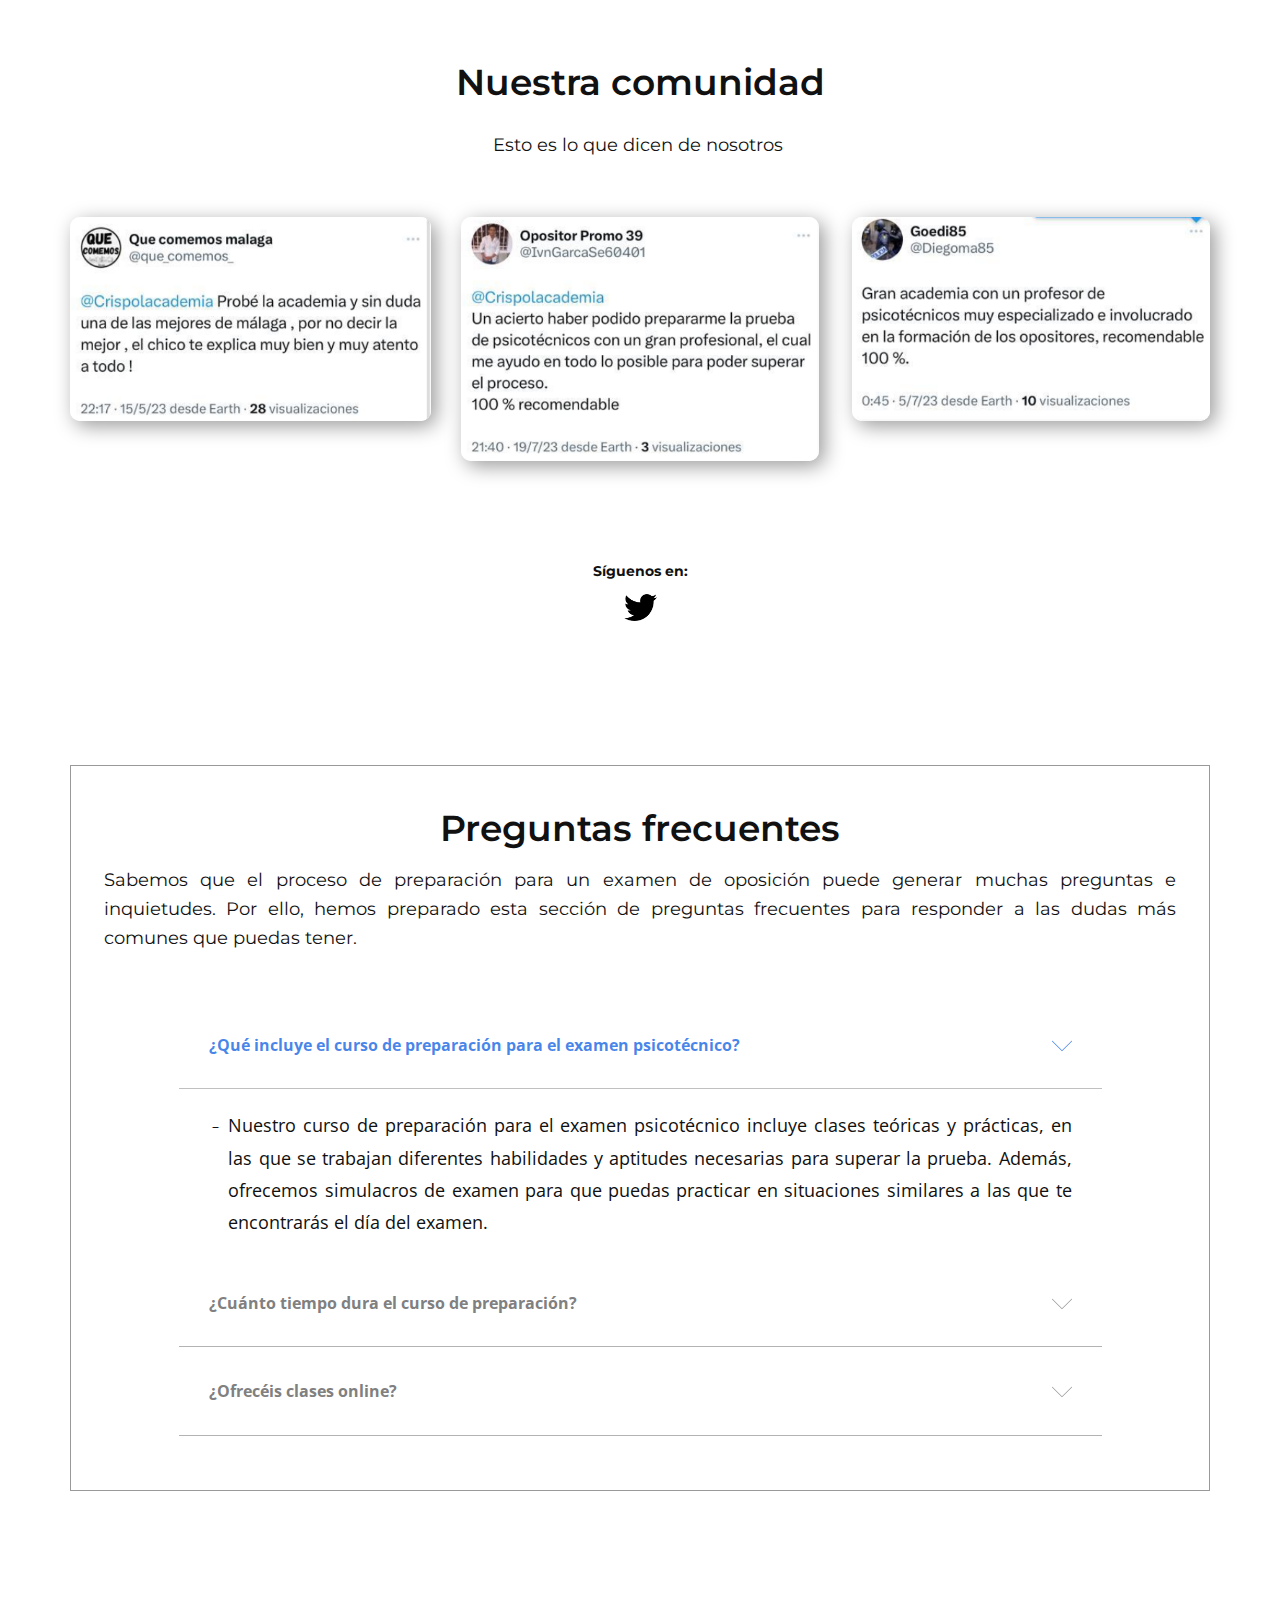
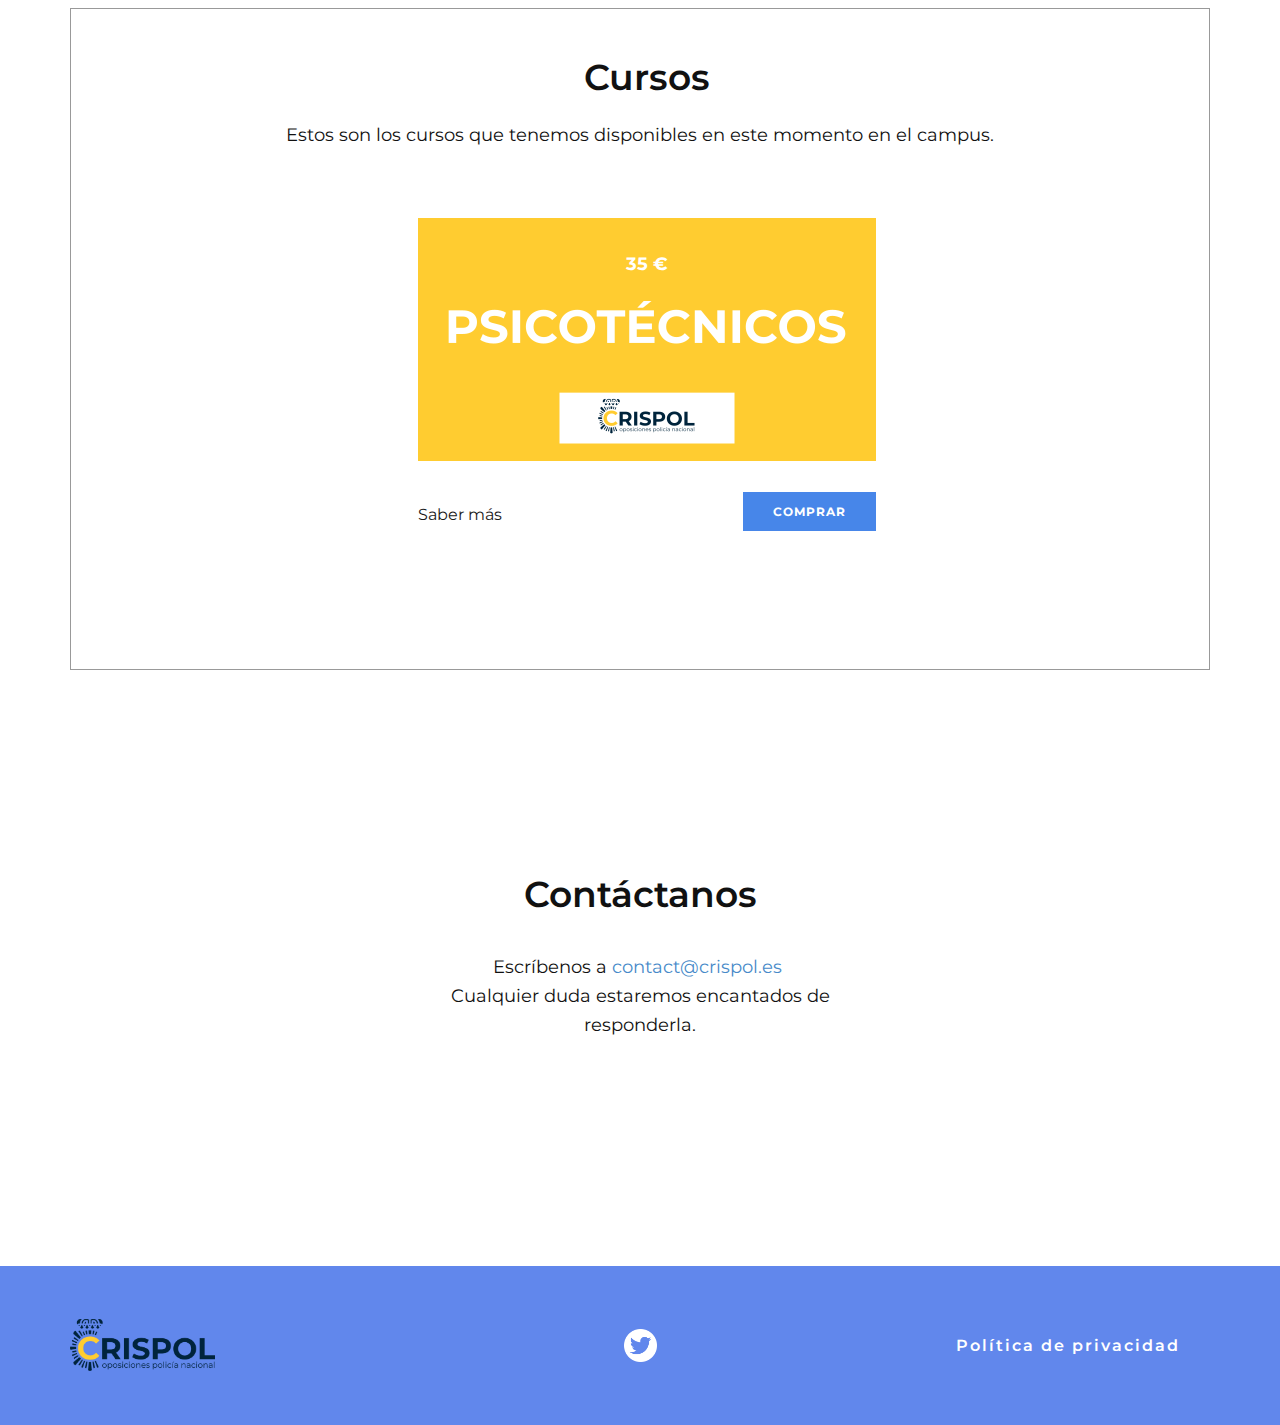
==== commit a04c004e: "32" ====
--- a/Home.html
+++ b/Home.html
@@ -10,10 +10,8 @@
     <script class="u-script" type="text/javascript" src="jquery.js" defer=""></script>
     <script class="u-script" type="text/javascript" src="nicepage.js" defer=""></script>
     <meta name="generator" content="Nicepage 5.9.6, nicepage.com">
-    <meta name="referrer" content="origin">
     <link id="u-theme-google-font" rel="stylesheet" href="https://fonts.googleapis.com/css?family=Roboto:100,100i,300,300i,400,400i,500,500i,700,700i,900,900i|Open+Sans:300,300i,400,400i,500,500i,600,600i,700,700i,800,800i">
     <link id="u-page-google-font" rel="stylesheet" href="https://fonts.googleapis.com/css?family=Montserrat:100,100i,200,200i,300,300i,400,400i,500,500i,600,600i,700,700i,800,800i,900,900i">
-
 
 
 
@@ -44,22 +42,22 @@
             </a>
           </div>
           <div class="u-custom-menu u-nav-container">
-            <ul class="u-custom-font u-font-montserrat u-nav u-spacing-20 u-unstyled u-nav-1"><li class="u-nav-item"><a class="u-border-active-palette-1-base u-border-hover-palette-1-base u-button-style u-nav-link u-text-active-grey-80 u-text-grey-80 u-text-hover-custom-color-1" href="Home.html" style="padding: 10px;">Nosotros</a>
-</li><li class="u-nav-item"><a class="u-border-active-palette-1-base u-border-hover-palette-1-base u-button-style u-nav-link u-text-active-grey-80 u-text-grey-80 u-text-hover-custom-color-1" href="Home.html" style="padding: 10px;">Testimonios</a>
-</li><li class="u-nav-item"><a class="u-border-active-palette-1-base u-border-hover-palette-1-base u-button-style u-nav-link u-text-active-grey-80 u-text-grey-80 u-text-hover-custom-color-1" href="Home.html" style="padding: 10px;">FAQs</a>
-</li><li class="u-nav-item"><a class="u-border-active-palette-1-base u-border-hover-palette-1-base u-button-style u-nav-link u-text-active-grey-80 u-text-grey-80 u-text-hover-custom-color-1" href="Home.html" style="padding: 10px;">Contacto</a>
+            <ul class="u-custom-font u-font-montserrat u-nav u-spacing-20 u-unstyled u-nav-1"><li class="u-nav-item"><a class="u-border-active-palette-1-base u-border-hover-palette-1-base u-button-style u-nav-link u-text-active-grey-80 u-text-grey-80 u-text-hover-custom-color-1" href="Home.html#nosotros" style="padding: 10px;">Nosotros</a>
+</li><li class="u-nav-item"><a class="u-border-active-palette-1-base u-border-hover-palette-1-base u-button-style u-nav-link u-text-active-grey-80 u-text-grey-80 u-text-hover-custom-color-1" href="Home.html#sec-def8" style="padding: 10px;">Testimonios</a>
+</li><li class="u-nav-item"><a class="u-border-active-palette-1-base u-border-hover-palette-1-base u-button-style u-nav-link u-text-active-grey-80 u-text-grey-80 u-text-hover-custom-color-1" href="Home.html#sec-085f" style="padding: 10px;">FAQs</a>
+</li><li class="u-nav-item"><a class="u-border-active-palette-1-base u-border-hover-palette-1-base u-button-style u-nav-link u-text-active-grey-80 u-text-grey-80 u-text-hover-custom-color-1" href="Home.html#sec-92ee" style="padding: 10px;">Contacto</a>
 </li></ul>
           </div>
           <div class="u-custom-menu u-nav-container-collapse">
             <div class="u-black u-container-style u-inner-container-layout u-opacity u-opacity-95 u-sidenav">
               <div class="u-inner-container-layout u-sidenav-overflow">
                 <div class="u-menu-close"></div>
-                <ul class="u-align-center u-nav u-popupmenu-items u-unstyled u-nav-2"><li class="u-nav-item"><a class="u-button-style u-nav-link" href="Home.html">Nosotros</a>
-</li><li class="u-nav-item"><a class="u-button-style u-nav-link" href="Home.html">Testimonios</a>
-</li><li class="u-nav-item"><a class="u-button-style u-nav-link" href="Home.html">FAQs</a>
-</li><li class="u-nav-item"><a class="u-button-style u-nav-link" href="Home.html">Contacto</a>
+                <ul class="u-align-center u-nav u-popupmenu-items u-unstyled u-nav-2"><li class="u-nav-item"><a class="u-button-style u-nav-link" href="Home.html#nosotros">Nosotros</a>
+</li><li class="u-nav-item"><a class="u-button-style u-nav-link" href="Home.html#sec-def8">Testimonios</a>
+</li><li class="u-nav-item"><a class="u-button-style u-nav-link" href="Home.html#sec-085f">FAQs</a>
+</li><li class="u-nav-item"><a class="u-button-style u-nav-link" href="Home.html#sec-92ee">Contacto</a>
 </li></ul>
-                <a href="" class="u-btn u-button-style u-custom-color-1 u-custom-font u-font-montserrat u-hover-feature u-hover-white u-btn-1">acceso al campus</a>
+                <a href="https://campuscrispol.es/" class="u-btn u-button-style u-custom-color-1 u-custom-font u-font-montserrat u-hover-feature u-hover-white u-btn-1">acceso al campus</a>
               </div>
             </div>
             <div class="u-black u-menu-overlay u-opacity u-opacity-70"></div>
@@ -76,15 +74,13 @@
       <div class="u-clearfix u-sheet u-sheet-1" data-image-width="1000" data-image-height="327">
         <p class="u-align-center u-custom-font u-font-montserrat u-text u-text-1"><b>PSICOTÉCNICOS POLICÍA NACIONAL</b>
         </p>
-        <p class="u-align-center-xs u-custom-font u-font-montserrat u-text u-text-default u-text-grey-80 u-text-2">Prepara con nosotros tus psicotécnicos de escala básica a policía nacional</p>
+        <p class="u-align-center-md u-align-center-sm u-align-center-xs u-custom-font u-font-montserrat u-text u-text-default u-text-grey-80 u-text-2">Prepara con nosotros tus psicotécnicos de escala básica a policía nacional</p>
         <img class="u-expanded-width u-image u-image-1" src="images/image12.png" data-image-width="1000" data-image-height="457">
         <a href="Home.html#sec-3ff9" class="u-btn u-button-style u-custom-color-2 u-custom-font u-font-montserrat u-hover-feature u-hover-white u-btn-1">cursos</a>
-        <a href="Home.html#sec-e47e" class="u-btn u-button-style u-custom-color-1 u-custom-font u-font-montserrat u-hover-feature u-hover-white u-btn-2">libro</a>
-      </div>
-
-
-    </section>
-    <section class="u-clearfix u-white u-section-2" id="sec-c2e6">
+      </div>
+
+    </section>
+    <section class="u-clearfix u-white u-section-2" id="nosotros">
       <div class="u-clearfix u-sheet u-sheet-1">
         <div class="u-border-1 u-border-grey-40 u-container-style u-expanded-width u-group u-shape-rectangle u-group-1">
           <div class="u-container-layout u-container-layout-1">
@@ -97,15 +93,16 @@
         </div>
       </div>
     </section>
-    <section class="u-clearfix u-section-3" id="sec-1005">
-      <div class="u-clearfix u-sheet u-sheet-1">
+    <section class="u-clearfix u-section-3" id="sec-def8">
+      <div class="u-clearfix u-sheet u-valign-middle-xs u-sheet-1">
         <h2 class="u-custom-font u-font-montserrat u-text u-text-default u-text-1">Nuestra comunidad</h2>
         <p class="u-custom-font u-font-montserrat u-text u-text-default u-text-2">Esto es lo que dicen de nosotros&nbsp;</p>
-        <img class="u-image u-image-round u-radius-10 u-image-1" src="images/WhatsAppImage2023-05-01at11.42.28.jpeg" alt="" data-image-width="720" data-image-height="1600">
-        <img class="u-image u-image-round u-radius-10 u-image-2" src="images/WhatsAppImage2023-05-01at11.42.28.jpeg" alt="" data-image-width="720" data-image-height="1600">
-        <img class="u-image u-image-round u-radius-10 u-image-3" src="images/WhatsAppImage2023-05-01at11.42.28.jpeg" alt="" data-image-width="720" data-image-height="1600"><span class="u-file-icon u-hover-feature u-icon u-icon-1"><img src="images/3669691.png" alt=""></span><span class="u-file-icon u-hover-feature u-icon u-icon-2"><img src="images/3670274.png" alt=""></span>
-      </div>
-
+        <img class="u-image u-image-round u-radius-10 u-image-1" src="images/resea1.png" alt="" data-image-width="500" data-image-height="282">
+        <img class="u-image u-image-round u-radius-10 u-image-2" src="images/resea2.png" alt="" data-image-width="497" data-image-height="342">
+        <img class="u-image u-image-round u-radius-10 u-image-3" src="images/resea3.png" alt="" data-image-width="500" data-image-height="284">
+        <p class="u-custom-font u-font-montserrat u-text u-text-default u-text-3">Síguenos en: <span style="font-weight: 700;"></span>
+        </p><span class="u-file-icon u-hover-feature u-icon u-icon-1" data-href="https://twitter.com/Crispolacademia"><img src="images/733635.png" alt=""></span>
+      </div>
 
     </section>
     <section class="u-clearfix u-section-4" id="sec-085f">
@@ -175,72 +172,33 @@
         </div>
       </div>
     </section>
-    <section class="u-clearfix u-section-5" id="sec-e47e">
+    <section class="u-clearfix u-section-5" id="sec-3ff9">
+      <div class="u-clearfix u-sheet u-valign-middle-md u-valign-middle-sm u-sheet-1">
+        <div class="u-align-center-xs u-border-1 u-border-grey-40 u-container-style u-expanded-width u-group u-shape-rectangle u-group-1">
+          <div class="u-container-layout u-container-layout-1">
+            <h2 class="u-custom-font u-font-montserrat u-text u-text-default-lg u-text-default-md u-text-default-sm u-text-default-xl u-text-1">Cursos</h2>
+            <p class="u-align-center-lg u-align-center-md u-align-center-sm u-align-center-xl u-custom-font u-font-montserrat u-text u-text-2">Estos son los cursos que tenemos disponibles en este momento en el campus.</p>
+            <div class="u-clearfix u-group-elements u-group-elements-1">
+              <img class="u-expanded u-image u-image-contain u-image-default" src="images/psico.png" alt="" data-image-width="458" data-image-height="243">
+              <p class="u-align-center u-custom-font u-font-montserrat u-text u-text-body-alt-color u-text-3">35 €</p>
+            </div>
+            <a href="https://buy.stripe.com/4gwaG5fdJ5Oa2xWdQQ" class="u-btn u-button-style u-custom-color-1 u-custom-font u-font-montserrat u-hover-feature u-hover-white u-btn-1">comprar</a>
+            <a href="Psicotecnicos.html" class="u-active-none u-border-active-grey-30 u-border-hover-black u-border-none u-btn u-button-style u-custom-font u-font-montserrat u-hover-none u-none u-text-grey-90 u-text-hover-custom-color-2 u-btn-2">Saber más</a>
+          </div>
+        </div>
+      </div>
+
+    </section>
+    <section class="u-align-center u-clearfix u-section-6" id="sec-92ee">
       <div class="u-clearfix u-sheet u-sheet-1">
-        <h2 class="u-custom-font u-font-montserrat u-text u-text-default u-text-white u-text-1">Nuestro libro</h2>
-        <img class="u-expanded-width-lg u-expanded-width-md u-expanded-width-sm u-expanded-width-xs u-image u-image-default u-opacity u-opacity-45 u-image-1" src="images/rect1840.png" alt="" data-image-width="700" data-image-height="242">
-        <p class="u-align-justify u-custom-font u-font-montserrat u-text u-text-body-alt-color u-text-2"> Estamos emocionados de presentarte nuestro libro titulado "Preparación para el Examen Psicotécnico de la Escala Básica de la Policía Nacional".&nbsp;<br>
-          <br>Este libro ha sido creado por nuestros expertos en psicotécnica y está diseñado para ayudarte a prepararte para el examen de la Policía Nacional.&nbsp;<br>
-          <br>Nuestro objetivo es proporcionarte una guía completa y detallada para que puedas dominar las habilidades necesarias para superar el examen.<br>
-          <br>
-          <br>
-        </p>
-        <a href="" class="u-btn u-button-style u-custom-color-1 u-custom-font u-font-montserrat u-hover-feature u-hover-white u-btn-1">Comprar libro</a>
-        <div class="u-border-1 u-border-white u-container-style u-group u-hidden-md u-hidden-sm u-hidden-xs u-shape-rectangle u-group-1">
-          <div class="u-container-layout u-container-layout-1"></div>
-        </div>
-      </div>
-
-    </section>
-    <section class="u-clearfix u-section-6" id="sec-3ff9">
-      <div class="u-clearfix u-sheet u-valign-middle-md u-valign-middle-sm u-valign-middle-xs u-sheet-1">
-        <div class="u-border-1 u-border-grey-40 u-container-style u-expanded-width u-group u-shape-rectangle u-group-1">
-          <div class="u-container-layout u-container-layout-1">
-            <h2 class="u-custom-font u-font-montserrat u-text u-text-default u-text-1">Cursos</h2>
-            <p class="u-align-center u-custom-font u-font-montserrat u-text u-text-2">Estos son los cursos que tenemos disponibles en este momento en el campus.</p>
-            <img class="u-image u-image-default u-image-1" src="images/psico.png" alt="" data-image-width="458" data-image-height="243">
-            <img class="u-image u-image-default u-image-2" src="images/psico.png" alt="" data-image-width="458" data-image-height="243">
-            <a href="" class="u-btn u-button-style u-custom-color-1 u-custom-font u-font-montserrat u-hover-feature u-hover-white u-btn-1">comprar</a>
-            <a href="" class="u-btn u-button-style u-custom-color-1 u-custom-font u-font-montserrat u-hover-feature u-hover-white u-btn-2">comprar</a>
-          </div>
-        </div>
-      </div>
-
-
-    </section>
-    <section class="u-align-center u-clearfix u-section-7" id="sec-92ee">
-      <div class="u-clearfix u-sheet u-sheet-1">
-        <h2 class="u-custom-font u-font-montserrat u-text u-text-default u-text-1">Contáctanos</h2>
-        <div class="u-form u-form-1">
-          <form action="" class="u-clearfix u-form-spacing-15 u-form-vertical u-inner-form" style="padding: 15px;" source="email" name="form">
-            <div class="u-form-group u-form-name u-label-none">
-              <label for="name-6797" class="u-label">Name</label>
-              <input type="text" placeholder="Nombre" id="name-6797" name="name" class="u-input u-input-rectangle" required="">
-            </div>
-            <div class="u-form-email u-form-group u-label-none">
-              <label for="email-6797" class="u-label">Email</label>
-              <input type="email" placeholder="Email" id="email-6797" name="email" class="u-input u-input-rectangle" required="">
-            </div>
-            <div class="u-form-group u-form-message u-label-none">
-              <label for="message-6797" class="u-label">Address</label>
-              <textarea placeholder="Mensaje" rows="4" cols="50" id="message-6797" name="message" class="u-input u-input-rectangle" required=""></textarea>
-            </div>
-            <div class="u-align-left u-form-group u-form-submit">
-              <a href="#" class="u-border-none u-btn u-btn-submit u-button-style u-custom-color-2 u-custom-font u-font-montserrat u-btn-1">enviar</a>
-              <input type="submit" value="submit" class="u-form-control-hidden">
-            </div>
-            <div class="u-form-send-message u-form-send-success">Thank you! Your message has been sent.</div>
-            <div class="u-form-send-error u-form-send-message">Unable to send your message. Please fix errors then try again.</div>
-            <input type="hidden" value="" name="recaptchaResponse">
-            <input type="hidden" name="formServices" value="2a71a0e3-a12f-aa67-45bc-2aafb578e629">
-          </form>
-        </div>
-        <p class="u-align-left u-custom-font u-font-montserrat u-text u-text-2">Cualquier duda estaremos encantados de responderla.</p>
-      </div>
-    </section>
-
-
-    <footer class="u-align-center u-clearfix u-custom-color-2 u-footer u-footer" id="sec-faa3"><div class="u-clearfix u-sheet u-valign-middle-lg u-valign-middle-md u-valign-middle-xl u-sheet-1"><span class="u-file-icon u-hover-feature u-icon u-text-white u-icon-1"><img src="images/3669691-30ecee14.png" alt=""></span><span class="u-file-icon u-hover-feature u-icon u-text-white u-icon-2"><img src="images/3670274-da6379b7.png" alt=""></span>
+        <h2 class="u-align-left u-custom-font u-font-montserrat u-text u-text-default u-text-1">Contáctanos</h2>
+        <p class="u-align-center u-custom-font u-font-montserrat u-text u-text-2">Escríbenos a&nbsp;<a href="https://email.ionos.es/appsuite/?tl=y#" role="button" class="halo-link person-link person-to u-active-none u-border-none u-btn u-button-style u-hover-none u-none u-text-palette-1-base u-btn-1" title="contact@crispol.es">contact@crispol.es</a>&nbsp;<br>Cualquier duda estaremos encantados de responderla.
+        </p>
+      </div>
+    </section>
+
+
+    <footer class="u-align-center u-clearfix u-custom-color-2 u-footer u-footer" id="sec-faa3"><div class="u-clearfix u-sheet u-sheet-1"><span class="u-file-icon u-hover-feature u-icon u-text-white u-icon-1" data-href="https://twitter.com/Crispolacademia"><img src="images/3669691-30ecee14.png" alt=""></span>
         <a href="Home.html" class="u-image u-logo u-image-1" data-image-width="900" data-image-height="323" title="Home">
           <img src="images/text16098-27-2.png" class="u-logo-image u-logo-image-1">
         </a>
--- a/nicepage.css
+++ b/nicepage.css
@@ -41723,13 +41723,12 @@
 }
 
 .u-header .u-menu-1 {
-  margin: -46px 261px 0 auto;
+  margin: -50px auto 0;
 }
 
 .u-header .u-nav-1 {
   font-weight: 400;
   font-size: 1rem;
-  letter-spacing: normal;
 }
 
 .u-header .u-nav-2 {
@@ -41746,7 +41745,7 @@
 }
 
 .u-header .u-text-1 {
-  margin: -32px auto 0 45px;
+  margin: -28px auto 0 45px;
 }
 
 .u-header .u-btn-2 {
@@ -41772,12 +41771,15 @@
   }
 
   .u-header .u-menu-1 {
-    margin-top: -46px;
-    margin-right: 261px;
+    margin-top: -50px;
+  }
+
+  .u-header .u-nav-1 {
+    letter-spacing: normal;
   }
 
   .u-header .u-text-1 {
-    margin-top: -32px;
+    margin-top: -28px;
     margin-left: 45px;
   }
 
@@ -41910,17 +41912,7 @@
   box-shadow: 0px 0px 0px rgba(0,0,0,0);
   transition-duration: 0.5s;
   text-shadow: 0px 0px 0px rgba(0,0,0,0);
-  margin: 54px 514px 0 auto;
-}
-
-.u-footer .u-icon-2 {
-  width: 33px;
-  height: 33px;
-  transition-duration: 0.5s;
-  box-shadow: 0px 0px 0px rgba(0,0,0,0);
-  text-shadow: 0px 0px 0px rgba(0,0,0,0);
-  margin: -33px auto 0 510px;
-  padding: 0;
+  margin: 63px auto 0;
 }
 
 .u-footer .u-image-1 {
@@ -41937,7 +41929,7 @@
 .u-footer .u-text-1 {
   font-weight: 600;
   letter-spacing: 2px;
-  margin: -40px 30px 56px auto;
+  margin: -40px 30px 60px auto;
 }
 
 .u-footer .u-btn-1 {
@@ -41946,14 +41938,6 @@
   padding: 0;
 }
 @media (max-width: 1199px) {
-  .u-footer .u-icon-1 {
-    margin-right: 424px;
-  }
-
-  .u-footer .u-icon-2 {
-    margin-left: 421px;
-  }
-
   .u-footer .u-image-1 {
     width: 145px;
     margin-top: -43px;
@@ -41967,12 +41951,6 @@
 @media (max-width: 991px) {
   .u-footer .u-icon-1 {
     transform: translateX(0px) translateY(0px) scale(1) rotate(0deg);
-    margin-right: 325px;
-  }
-
-  .u-footer .u-icon-2 {
-    transform: translateX(0px) translateY(0px) scale(1) rotate(0deg);
-    margin-left: 322px;
   }
 }
 @media (max-width: 767px) {
@@ -41982,20 +41960,12 @@
 
   .u-footer .u-icon-1 {
     margin-top: 97px;
-    margin-right: 219px;
     padding: 3px;
-  }
-
-  .u-footer .u-icon-2 {
-    width: 29px;
-    height: 29px;
-    margin-top: -31px;
-    margin-left: 228px;
   }
 
   .u-footer .u-image-1 {
     width: 145px;
-    margin-top: -114px;
+    margin-top: -116px;
     margin-left: auto;
   }
 
@@ -42003,19 +41973,17 @@
     width: auto;
     margin-top: 78px;
     margin-right: auto;
-    margin-bottom: 17px;
+    margin-bottom: 24px;
   }
 }
 @media (max-width: 575px) {
   .u-footer .u-icon-1 {
-    margin-right: auto;
-    margin-left: 126px;
+    margin-top: 95px;
+    margin-left: 125px;
   }
 
-  .u-footer .u-icon-2 {
-    margin-top: -31px;
-    margin-right: 104px;
-    margin-left: auto;
+  .u-footer .u-image-1 {
+    margin-top: -114px;
   }
 }
 .u-footer .u-icon-1, .u-footer .u-icon-1:before, .u-footer .u-icon-1 > .u-container-layout:before {
@@ -42057,46 +42025,6 @@
     transform: rotate(0deg) scale(1) translateX(0px) translateY(0px) !important
 }
 .u-container-layout.hover .u-footer .u-icon-1 {
-    transform: rotate(0deg) scale(1) translateX(0px) translateY(0px) !important
-} .u-footer .u-icon-2, .u-footer .u-icon-2:before, .u-footer .u-icon-2 > .u-container-layout:before {
-    transition-property: fill, color, background-color, stroke-width, border-style, border-width, border-top-width, border-left-width, border-right-width, border-bottom-width, custom-border, borders, box-shadow, text-shadow, opacity, border-radius, stroke, border-color, font-size, font-style, font-weight, text-decoration, letter-spacing, transform, background-image, image-zoom, background-size, background-position
-}
-.u-footer .u-icon-2.u-icon-2.u-icon-2:hover {
-    transform: scale(1.1) translateX(0px) translateY(0px) !important;
-    box-shadow: 0px 0px 0px  rgba(0,0,0,0) !important;
-    stroke-width: 0px !important;
-    color: #f1c50e !important;
-    text-shadow: 0px 0px 0px rgba(0,0,0,0) !important
-}
-.u-footer .u-icon-2 {
-    stroke-width: 0 !important;
-    stroke: transparent !important;
-    border-color: transparent !important
-}
-.u-footer .u-icon-2.u-icon-2.u-icon-2:hover .u-svg-link {
-    fill: #f1c50e !important;
-    fill: #f1c50e !important
-}
-.u-footer .u-icon-2.u-icon-2.u-icon-2.hover {
-    transform: scale(1.1) translateX(0px) translateY(0px) !important;
-    box-shadow: 0px 0px 0px  rgba(0,0,0,0) !important;
-    stroke-width: 0px !important;
-    color: #f1c50e !important;
-    text-shadow: 0px 0px 0px rgba(0,0,0,0) !important
-}
-.u-footer .u-icon-2 {
-    stroke-width: 0 !important;
-    stroke: transparent !important;
-    border-color: transparent !important
-}
-.u-footer .u-icon-2.u-icon-2.u-icon-2.hover .u-svg-link {
-    fill: #f1c50e !important;
-    fill: #f1c50e !important
-}
-.u-footer .u-container-layout:hover .u-icon-2 {
-    transform: rotate(0deg) scale(1) translateX(0px) translateY(0px) !important
-}
-.u-container-layout.hover .u-footer .u-icon-2 {
     transform: rotate(0deg) scale(1) translateX(0px) translateY(0px) !important
 } 
 
--- a/Home.css
+++ b/Home.css
@@ -29,17 +29,7 @@
   font-size: 0.75rem;
   font-weight: 700;
   background-image: none;
-  margin: -517px auto 0 640px;
-}
-
-.u-section-1 .u-btn-2 {
-  transition-duration: 0.5s;
-  text-shadow: 0px 0px 0px rgba(0,0,0,0);
-  text-transform: uppercase;
-  letter-spacing: 1px;
-  font-size: 0.75rem;
-  font-weight: 700;
-  margin: -39px auto 60px 382px;
+  margin: -502px auto 60px;
 }
 
 @media (max-width: 1199px) {
@@ -50,11 +40,6 @@
 
   .u-section-1 .u-btn-1 {
     margin-top: -519px;
-    margin-left: 540px;
-  }
-
-  .u-section-1 .u-btn-2 {
-    margin-left: 282px;
   }
 }
 
@@ -66,11 +51,6 @@
 
   .u-section-1 .u-btn-1 {
     margin-top: -495px;
-    margin-left: 394px;
-  }
-
-  .u-section-1 .u-btn-2 {
-    margin-left: 208px;
   }
 }
 
@@ -84,17 +64,13 @@
   }
 
   .u-section-1 .u-btn-1 {
-    margin-left: 304px;
-  }
-
-  .u-section-1 .u-btn-2 {
-    margin-left: 118px;
+    margin-top: -500px;
   }
 }
 
 @media (max-width: 575px) {
   .u-section-1 .u-sheet-1 {
-    min-height: 851px;
+    min-height: 793px;
   }
 
   .u-section-1 .u-text-1 {
@@ -110,17 +86,11 @@
   }
 
   .u-section-1 .u-image-1 {
-    margin-top: 17px;
+    margin-top: -28px;
   }
 
   .u-section-1 .u-btn-1 {
-    margin-top: -497px;
-    margin-right: 0;
-    margin-left: auto;
-  }
-
-  .u-section-1 .u-btn-2 {
-    margin-left: 0;
+    margin-top: -463px;
   }
 }
 
@@ -162,46 +132,6 @@
 
 .u-container-layout.hover .u-section-1 .u-btn-1 {
   transform: rotate(0deg) scale(1) translateX(0px) translateY(0px) !important;
-}
-
-.u-section-1 .u-btn-2,
-.u-section-1 .u-btn-2:before,
-.u-section-1 .u-btn-2 > .u-container-layout:before {
-  transition-property: fill, color, background-color, stroke-width, border-style, border-width, border-top-width, border-left-width, border-right-width, border-bottom-width, custom-border, borders, box-shadow, text-shadow, opacity, border-radius, stroke, border-color, font-size, font-style, font-weight, text-decoration, letter-spacing, transform, background-image, image-zoom, background-size, background-position;
-}
-
-.u-section-1 .u-btn-2.u-btn-2.u-btn-2:hover {
-  box-shadow: 2px 2px 8px 0px rgba(128,128,128,0.55) !important;
-  transform: scale(1) translateY(px) !important;
-  color: rgba(0,87,225,0.72) !important;
-  text-shadow: 0px 0px 0px rgba(0,0,0,0) !important;
-}
-
-.u-section-1 .u-btn-2.u-btn-2.u-btn-2:hover:before {
-  background-color: transparent !important;
-}
-
-.u-section-1 .u-btn-2 {
-  border-color: transparent !important;
-}
-
-.u-section-1 .u-btn-2.u-btn-2.u-btn-2.hover {
-  box-shadow: 2px 2px 8px 0px rgba(128,128,128,0.55) !important;
-  transform: scale(1) translateY(px) !important;
-  color: rgba(0,87,225,0.72) !important;
-  text-shadow: 0px 0px 0px rgba(0,0,0,0) !important;
-}
-
-.u-section-1 .u-btn-2 {
-  border-color: transparent !important;
-}
-
-.u-section-1 .u-container-layout:hover .u-btn-2 {
-  transform: rotate(0deg) scale(1) translateX(0px) translateY(0px) !important;
-}
-
-.u-container-layout.hover .u-section-1 .u-btn-2 {
-  transform: rotate(0deg) scale(1) translateX(0px) translateY(0px) !important;
 } .u-section-2 {
   background-image: none;
 }
@@ -288,24 +218,30 @@
 }
 
 .u-section-3 .u-image-1 {
-  width: 302px;
-  height: 302px;
+  width: 361px;
+  height: 204px;
   box-shadow: 5px 5px 20px 0 rgba(0,0,0,0.4);
-  margin: 57px auto 0 29px;
+  margin: 57px auto 0 0;
 }
 
 .u-section-3 .u-image-2 {
-  width: 302px;
-  height: 302px;
+  width: 358px;
+  height: 244px;
   box-shadow: 5px 5px 20px 0 rgba(0,0,0,0.4);
-  margin: -302px auto 0;
+  margin: -204px auto 0;
 }
 
 .u-section-3 .u-image-3 {
-  width: 302px;
-  height: 302px;
+  width: 358px;
+  height: 204px;
   box-shadow: 5px 5px 20px 0 rgba(0,0,0,0.4);
-  margin: -302px 29px 0 auto;
+  margin: -244px 0 0 auto;
+}
+
+.u-section-3 .u-text-3 {
+  font-size: 0.875rem;
+  font-weight: 700;
+  margin: 139px auto 0;
 }
 
 .u-section-3 .u-icon-1 {
@@ -315,219 +251,111 @@
   transition-duration: 0.5s;
   text-shadow: 0px 0px 0px rgba(0,0,0,0);
   transform: translateX(0px) translateY(0px) scale(1) rotate(0deg);
-  margin: 78px 524px 0 auto;
-}
-
-.u-section-3 .u-icon-2 {
-  width: 33px;
-  height: 33px;
-  transition-duration: 0.5s;
-  box-shadow: 0px 0px 0px rgba(0,0,0,0);
-  text-shadow: 0px 0px 0px rgba(0,0,0,0);
-  transform: translateX(0px) translateY(0px) scale(1) rotate(0deg);
-  margin: -33px auto 60px 521px;
-  padding: 0;
+  margin: 8px auto 60px;
 }
 
 @media (max-width: 1199px) {
   .u-section-3 .u-sheet-1 {
-    min-height: 684px;
+    min-height: 678px;
   }
 
   .u-section-3 .u-image-1 {
-    width: 270px;
-    height: 272px;
-    margin-left: 15px;
+    width: 294px;
+    height: 166px;
   }
 
   .u-section-3 .u-image-2 {
-    width: 281px;
-    height: 274px;
-    margin-top: -274px;
-    margin-left: 322px;
+    width: 293px;
+    height: 186px;
+    margin-top: -166px;
   }
 
   .u-section-3 .u-image-3 {
-    width: 281px;
-    height: 272px;
-    margin-top: -272px;
-    margin-right: auto;
-    margin-left: 644px;
-  }
-
-  .u-section-3 .u-icon-1 {
-    margin-top: 105px;
-    margin-right: auto;
-    margin-left: 476px;
-  }
-
-  .u-section-3 .u-icon-2 {
-    margin-left: 431px;
+    width: 294px;
+    height: 167px;
+    margin-top: -185px;
+  }
+
+  .u-section-3 .u-text-3 {
+    margin-top: 176px;
   }
 }
 
 @media (max-width: 991px) {
   .u-section-3 .u-sheet-1 {
-    min-height: 480px;
+    min-height: 662px;
   }
 
   .u-section-3 .u-image-1 {
-    width: 215px;
-    height: 214px;
-    margin-top: 29px;
+    width: 224px;
+    height: 126px;
   }
 
   .u-section-3 .u-image-2 {
-    width: 215px;
-    height: 214px;
-    margin-top: -214px;
-    margin-left: auto;
+    width: 233px;
+    height: 160px;
+    margin-top: -126px;
   }
 
   .u-section-3 .u-image-3 {
-    width: 215px;
-    height: 214px;
-    margin-top: -214px;
-    margin-right: 15px;
-    margin-left: auto;
-  }
-
-  .u-section-3 .u-icon-1 {
-    margin-top: 24px;
-    margin-left: 361px;
-  }
-
-  .u-section-3 .u-icon-2 {
-    margin-bottom: 0;
-    margin-left: 314px;
+    width: 224px;
+    height: 126px;
+    margin-top: -160px;
+  }
+
+  .u-section-3 .u-text-3 {
+    margin-top: 216px;
   }
 }
 
 @media (max-width: 767px) {
   .u-section-3 .u-sheet-1 {
-    min-height: 499px;
+    min-height: 658px;
   }
 
   .u-section-3 .u-image-1 {
-    width: 142px;
-    height: 149px;
-    margin-left: 20px;
+    margin-top: 23px;
+    margin-left: auto;
   }
 
   .u-section-3 .u-image-2 {
-    width: 148px;
-    height: 149px;
-    margin-top: -149px;
+    width: 224px;
+    height: 157px;
+    margin-top: 9px;
   }
 
   .u-section-3 .u-image-3 {
-    width: 150px;
-    height: 149px;
-    margin-top: -149px;
-    margin-right: 13px;
+    height: 128px;
+    margin-top: 9px;
+    margin-right: auto;
+  }
+
+  .u-section-3 .u-text-3 {
+    width: auto;
+    margin-top: 16px;
   }
 
   .u-section-3 .u-icon-1 {
-    margin-top: 89px;
-    margin-left: 277px;
-  }
-
-  .u-section-3 .u-icon-2 {
-    margin-left: 230px;
+    width: 18px;
+    height: 18px;
+    margin-top: 0;
+    margin-bottom: 15px;
+    padding: 0;
   }
 }
 
 @media (max-width: 575px) {
   .u-section-3 .u-sheet-1 {
-    min-height: 1139px;
+    min-height: 677px;
   }
 
   .u-section-3 .u-text-1 {
     font-size: 1.875rem;
-    margin-top: 43px;
-  }
-
-  .u-section-3 .u-image-1 {
-    width: 311px;
-    height: 250px;
-    margin-left: auto;
-  }
-
-  .u-section-3 .u-image-2 {
-    width: 307px;
-    height: 250px;
-    margin-top: 35px;
-  }
-
-  .u-section-3 .u-image-3 {
-    width: 314px;
-    height: 250px;
-    margin-top: 35px;
-    margin-right: 15px;
-    margin-left: 9px;
   }
 
   .u-section-3 .u-icon-1 {
-    margin-top: 119px;
-    margin-left: 196px;
-  }
-
-  .u-section-3 .u-icon-2 {
-    margin-bottom: 45px;
-    margin-left: 111px;
-  }
-}
-
-.u-section-3 .u-icon-2,
-.u-section-3 .u-icon-2:before,
-.u-section-3 .u-icon-2 > .u-container-layout:before {
-  transition-property: fill, color, background-color, stroke-width, border-style, border-width, border-top-width, border-left-width, border-right-width, border-bottom-width, custom-border, borders, box-shadow, text-shadow, opacity, border-radius, stroke, border-color, font-size, font-style, font-weight, text-decoration, letter-spacing, transform, background-image, image-zoom, background-size, background-position;
-}
-
-.u-section-3 .u-icon-2.u-icon-2.u-icon-2:hover {
-  transform: scale(1.1) translateX(0px) translateY(0px) !important;
-  box-shadow: 0px 0px 0px  rgba(0,0,0,0) !important;
-  stroke-width: 0px !important;
-  color: #f1c50e !important;
-  text-shadow: 0px 0px 0px rgba(0,0,0,0) !important;
-}
-
-.u-section-3 .u-icon-2 {
-  stroke-width: 0 !important;
-  stroke: transparent !important;
-  border-color: transparent !important;
-}
-
-.u-section-3 .u-icon-2.u-icon-2.u-icon-2:hover .u-svg-link {
-  fill: #f1c50e !important;
-  fill: #f1c50e !important;
-}
-
-.u-section-3 .u-icon-2.u-icon-2.u-icon-2.hover {
-  transform: scale(1.1) translateX(0px) translateY(0px) !important;
-  box-shadow: 0px 0px 0px  rgba(0,0,0,0) !important;
-  stroke-width: 0px !important;
-  color: #f1c50e !important;
-  text-shadow: 0px 0px 0px rgba(0,0,0,0) !important;
-}
-
-.u-section-3 .u-icon-2 {
-  stroke-width: 0 !important;
-  stroke: transparent !important;
-  border-color: transparent !important;
-}
-
-.u-section-3 .u-icon-2.u-icon-2.u-icon-2.hover .u-svg-link {
-  fill: #f1c50e !important;
-  fill: #f1c50e !important;
-}
-
-.u-section-3 .u-container-layout:hover .u-icon-2 {
-  transform: rotate(0deg) scale(1) translateX(0px) translateY(0px) !important;
-}
-
-.u-container-layout.hover .u-section-3 .u-icon-2 {
-  transform: rotate(0deg) scale(1) translateX(0px) translateY(0px) !important;
+    margin-bottom: 41px;
+  }
 }
 
 .u-section-3 .u-icon-1,
@@ -774,25 +602,40 @@
     width: 340px;
   }
 }.u-section-5 .u-sheet-1 {
-  min-height: 640px;
+  min-height: 816px;
+}
+
+.u-section-5 .u-group-1 {
+  min-height: 662px;
+  height: auto;
+  margin-top: 54px;
+  margin-bottom: 60px;
+}
+
+.u-section-5 .u-container-layout-1 {
+  padding: 17px 0 20px;
 }
 
 .u-section-5 .u-text-1 {
   font-size: 2.25rem;
   font-weight: 600;
-  margin: 55px auto 0 449px;
-}
-
-.u-section-5 .u-image-1 {
-  height: 525px;
-  width: 1140px;
-  margin: -94px auto 0;
+  margin: 32px 499px 0 auto;
 }
 
 .u-section-5 .u-text-2 {
-  background-image: none;
-  font-weight: normal;
-  margin: -444px 596px 0 90px;
+  margin: 24px 31px 0;
+}
+
+.u-section-5 .u-group-elements-1 {
+  width: 458px;
+  min-height: 243px;
+  margin: 68px 333px 0 auto;
+}
+
+.u-section-5 .u-text-3 {
+  font-weight: 700;
+  width: 51px;
+  margin: 32px auto 0;
 }
 
 .u-section-5 .u-btn-1 {
@@ -802,149 +645,111 @@
   letter-spacing: 1px;
   font-size: 0.75rem;
   font-weight: 700;
-  margin: -241px 162px 0 auto;
-}
-
-.u-section-5 .u-group-1 {
-  min-height: 425px;
-  height: auto;
-  width: 570px;
-  margin: -236px auto 60px 40px;
-}
-
-.u-section-5 .u-container-layout-1 {
-  padding: 19px 30px;
+  margin: 31px 333px 0 auto;
+}
+
+.u-section-5 .u-btn-2 {
+  text-shadow: 0px 0px 0px rgba(0,0,0,0);
+  text-transform: none;
+  letter-spacing: normal;
+  font-size: 1rem;
+  font-weight: normal;
+  margin: -29px auto 0 347px;
+  padding: 0;
 }
 
 @media (max-width: 1199px) {
+  .u-section-5 .u-group-1 {
+    height: auto;
+  }
+
+  .u-section-5 .u-text-1 {
+    margin-right: 411px;
+  }
+
+  .u-section-5 .u-text-2 {
+    margin-left: 0;
+    margin-right: 0;
+  }
+
+  .u-section-5 .u-group-elements-1 {
+    height: auto;
+    margin-right: auto;
+  }
+
+  .u-section-5 .u-btn-1 {
+    margin-top: 27px;
+    margin-right: 240px;
+  }
+
+  .u-section-5 .u-btn-2 {
+    transition-duration: 0.5s;
+    border-style: solid;
+    margin-top: -26px;
+    margin-left: 240px;
+  }
+}
+
+@media (max-width: 991px) {
+  .u-section-5 .u-text-1 {
+    margin-right: 315px;
+  }
+
+  .u-section-5 .u-btn-1 {
+    margin-right: 130px;
+  }
+
+  .u-section-5 .u-btn-2 {
+    margin-left: 130px;
+  }
+}
+
+@media (max-width: 767px) {
+  .u-section-5 .u-text-1 {
+    margin-right: 236px;
+  }
+
+  .u-section-5 .u-btn-1 {
+    margin-right: 40px;
+  }
+
+  .u-section-5 .u-btn-2 {
+    margin-left: 40px;
+  }
+}
+
+@media (max-width: 575px) {
   .u-section-5 .u-sheet-1 {
-    min-height: 548px;
+    min-height: 747px;
+  }
+
+  .u-section-5 .u-group-1 {
+    margin-top: 0;
   }
 
   .u-section-5 .u-text-1 {
-    margin-left: 370px;
-  }
-
-  .u-section-5 .u-image-1 {
-    height: 489px;
-    margin-right: initial;
-    margin-left: initial;
+    font-size: 1.875rem;
     width: auto;
-  }
-
-  .u-section-5 .u-text-2 {
-    width: auto;
-    margin-top: -428px;
-    margin-right: 389px;
-    margin-left: 97px;
-  }
-
-  .u-section-5 .u-btn-1 {
-    margin-top: -221px;
-    margin-right: 75px;
-  }
-
-  .u-section-5 .u-group-1 {
-    margin-top: -252px;
-    margin-left: 39px;
-    height: auto;
-  }
-}
-
-@media (max-width: 991px) {
-  .u-section-5 .u-sheet-1 {
-    min-height: 541px;
-  }
-
-  .u-section-5 .u-text-1 {
-    margin-left: 283px;
-  }
-
-  .u-section-5 .u-text-2 {
-    margin-top: -461px;
-    margin-left: 39px;
-    margin-right: 39px;
+    margin-left: 0;
+    margin-right: 0;
+  }
+
+  .u-section-5 .u-group-elements-1 {
+    width: 306px;
+    min-height: 242px;
+  }
+
+  .u-section-5 .u-text-3 {
+    margin-top: 54px;
   }
 
   .u-section-5 .u-btn-1 {
     margin-top: 0;
-    margin-right: auto;
-    margin-bottom: 60px;
-  }
-
-  .u-section-5 .u-group-1 {
-    min-height: 330px;
-    width: 677px;
-    margin-top: -256px;
-    margin-left: auto;
-  }
-
-  .u-section-5 .u-container-layout-1 {
-    padding-top: 35px;
-  }
-}
-
-@media (max-width: 767px) {
-  .u-section-5 .u-sheet-1 {
-    min-height: 548px;
-  }
-
-  .u-section-5 .u-text-1 {
-    margin-left: 212px;
-  }
-
-  .u-section-5 .u-text-2 {
-    margin-top: -449px;
-  }
-
-  .u-section-5 .u-btn-1 {
-    margin-top: -8px;
-  }
-
-  .u-section-5 .u-group-1 {
-    width: 540px;
-    margin-top: 290px;
-    margin-bottom: 39px;
-  }
-
-  .u-section-5 .u-container-layout-1 {
-    padding-top: 30px;
-    padding-left: 10px;
-    padding-right: 10px;
-  }
-}
-
-@media (max-width: 575px) {
-  .u-section-5 .u-sheet-1 {
-    min-height: 572px;
-  }
-
-  .u-section-5 .u-text-1 {
-    font-size: 1.875rem;
-    margin-left: 133px;
-  }
-
-  .u-section-5 .u-image-1 {
-    height: 537px;
-    width: auto;
-    margin-right: initial;
-    margin-left: initial;
-  }
-
-  .u-section-5 .u-text-2 {
-    margin-top: -508px;
-    margin-left: 20px;
-    margin-right: 20px;
-  }
-
-  .u-section-5 .u-btn-1 {
-    margin-top: -15px;
-  }
-
-  .u-section-5 .u-group-1 {
-    width: 340px;
-    margin-top: 393px;
-    margin-bottom: 60px;
+    margin-right: 16px;
+  }
+
+  .u-section-5 .u-btn-2 {
+    margin-left: 16px;
   }
 }
 
@@ -987,425 +792,90 @@
 .u-container-layout.hover .u-section-5 .u-btn-1 {
   transform: rotate(0deg) scale(1) translateX(0px) translateY(0px) !important;
 }.u-section-6 .u-sheet-1 {
-  min-height: 816px;
-}
-
-.u-section-6 .u-group-1 {
-  min-height: 662px;
-  height: auto;
-  margin-top: 54px;
-  margin-bottom: 60px;
-}
-
-.u-section-6 .u-container-layout-1 {
-  padding: 17px 0;
+  min-height: 496px;
 }
 
 .u-section-6 .u-text-1 {
   font-size: 2.25rem;
   font-weight: 600;
-  margin: 32px 499px 0 auto;
+  margin: 105px auto 0;
 }
 
 .u-section-6 .u-text-2 {
-  margin: 24px 31px 0;
-}
-
-.u-section-6 .u-image-1 {
-  width: 458px;
-  height: 243px;
-  margin: 76px auto 0 62px;
-}
-
-.u-section-6 .u-image-2 {
-  width: 458px;
-  height: 243px;
-  margin: -243px 62px 0 auto;
+  width: 384px;
+  margin: 39px auto 60px;
 }
 
 .u-section-6 .u-btn-1 {
-  transition-duration: 0.5s;
-  text-shadow: 0px 0px 0px rgba(0,0,0,0);
-  text-transform: uppercase;
-  letter-spacing: 1px;
-  font-size: 0.75rem;
-  font-weight: 700;
-  margin: 13px auto 0 225px;
-}
-
-.u-section-6 .u-btn-2 {
-  transition-duration: 0.5s;
-  text-shadow: 0px 0px 0px rgba(0,0,0,0);
-  text-transform: uppercase;
-  letter-spacing: 1px;
-  font-size: 0.75rem;
-  font-weight: 700;
-  margin: -39px 225px 0 auto;
+  background-image: none;
+  font-size: 1.125rem;
+  padding: 0;
 }
 
 @media (max-width: 1199px) {
   .u-section-6 .u-sheet-1 {
-    min-height: 670px;
-  }
-
-  .u-section-6 .u-group-1 {
-    margin-bottom: 29px;
-    min-height: 587px;
-    height: auto;
+    min-height: 491px;
   }
 
   .u-section-6 .u-text-1 {
-    margin-right: 411px;
+    width: auto;
+    margin-top: 102px;
   }
 
   .u-section-6 .u-text-2 {
-    margin-left: 0;
-    margin-right: 0;
-  }
-
-  .u-section-6 .u-image-1 {
-    width: 314px;
-    height: 179px;
-    margin-left: 76px;
-  }
-
-  .u-section-6 .u-image-2 {
-    width: 338px;
-    height: 179px;
-    margin-top: -179px;
-    margin-right: 76px;
-  }
-
-  .u-section-6 .u-btn-1 {
-    margin-top: 43px;
-    margin-left: 167px;
-  }
-
-  .u-section-6 .u-btn-2 {
-    margin-right: 179px;
+    width: auto;
+    margin-top: 98px;
   }
 }
 
 @media (max-width: 991px) {
   .u-section-6 .u-sheet-1 {
-    min-height: 571px;
-  }
-
-  .u-section-6 .u-group-1 {
-    margin-top: 55px;
-    margin-bottom: 55px;
-    min-height: 462px;
+    min-height: 639px;
   }
 
   .u-section-6 .u-text-1 {
-    width: auto;
-    margin-top: 29px;
+    margin-top: 106px;
+    margin-left: 19px;
+  }
+
+  .u-section-6 .u-text-2 {
+    margin-right: 465px;
+    margin-left: 19px;
+  }
+}
+
+@media (max-width: 767px) {
+  .u-section-6 .u-sheet-1 {
+    min-height: 668px;
+  }
+
+  .u-section-6 .u-text-1 {
+    margin-top: 78px;
+    margin-left: auto;
+  }
+
+  .u-section-6 .u-text-2 {
+    width: 381px;
+    margin-top: 39px;
+    margin-left: auto;
     margin-right: auto;
+  }
+}
+
+@media (max-width: 575px) {
+  .u-section-6 .u-sheet-1 {
+    min-height: 608px;
+  }
+
+  .u-section-6 .u-text-1 {
+    font-size: 1.875rem;
+    margin-top: 80px;
   }
 
   .u-section-6 .u-text-2 {
     width: auto;
-    margin-top: 27px;
-    margin-left: 27px;
-    margin-right: 27px;
-  }
-
-  .u-section-6 .u-image-1 {
-    width: 326px;
-    height: 170px;
-    margin-top: 32px;
-    margin-left: 27px;
-  }
-
-  .u-section-6 .u-image-2 {
-    width: 326px;
-    height: 170px;
-    margin-top: -170px;
-    margin-right: 24px;
-  }
-
-  .u-section-6 .u-btn-1 {
-    margin-top: 15px;
-    margin-left: 124px;
-  }
-
-  .u-section-6 .u-btn-2 {
-    margin-right: 121px;
-  }
-}
-
-@media (max-width: 767px) {
-  .u-section-6 .u-group-1 {
-    margin-top: 60px;
-    margin-bottom: 60px;
-    min-height: 428px;
-  }
-
-  .u-section-6 .u-text-2 {
-    margin-top: 20px;
-    margin-left: 14px;
-    margin-right: 14px;
-  }
-
-  .u-section-6 .u-image-1 {
-    width: 226px;
-    height: 127px;
-    margin-top: 24px;
-  }
-
-  .u-section-6 .u-image-2 {
-    width: 226px;
-    height: 127px;
-    margin-top: -127px;
-    margin-right: 27px;
-  }
-
-  .u-section-6 .u-btn-1 {
-    margin-top: 14px;
-    margin-left: 74px;
-  }
-
-  .u-section-6 .u-btn-2 {
-    margin-right: 74px;
-  }
-}
-
-@media (max-width: 575px) {
-  .u-section-6 .u-sheet-1 {
-    min-height: 825px;
-  }
-
-  .u-section-6 .u-group-1 {
-    margin-top: 55px;
-    margin-bottom: 55px;
-    min-height: 690px;
-  }
-
-  .u-section-6 .u-text-1 {
-    font-size: 1.875rem;
-  }
-
-  .u-section-6 .u-text-2 {
-    margin-left: 0;
-    margin-right: 0;
-  }
-
-  .u-section-6 .u-image-1 {
-    width: 304px;
-    height: 169px;
-    margin-left: auto;
-  }
-
-  .u-section-6 .u-image-2 {
-    width: 304px;
-    height: 164px;
-    margin-top: 77px;
-    margin-right: auto;
-  }
-
-  .u-section-6 .u-btn-1 {
-    margin-top: -232px;
-    margin-left: auto;
-  }
-
-  .u-section-6 .u-btn-2 {
-    margin-top: 206px;
-    margin-right: auto;
-  }
-}
-
-.u-section-6 .u-btn-1,
-.u-section-6 .u-btn-1:before,
-.u-section-6 .u-btn-1 > .u-container-layout:before {
-  transition-property: fill, color, background-color, stroke-width, border-style, border-width, border-top-width, border-left-width, border-right-width, border-bottom-width, custom-border, borders, box-shadow, text-shadow, opacity, border-radius, stroke, border-color, font-size, font-style, font-weight, text-decoration, letter-spacing, transform, background-image, image-zoom, background-size, background-position;
-}
-
-.u-section-6 .u-btn-1.u-btn-1.u-btn-1:hover {
-  box-shadow: 2px 2px 8px 0px rgba(128,128,128,0.55) !important;
-  transform: scale(1) translateY(px) !important;
-  color: rgba(0,87,225,0.72) !important;
-  text-shadow: 0px 0px 0px rgba(0,0,0,0) !important;
-}
-
-.u-section-6 .u-btn-1.u-btn-1.u-btn-1:hover:before {
-  background-color: transparent !important;
-}
-
-.u-section-6 .u-btn-1 {
-  border-color: transparent !important;
-}
-
-.u-section-6 .u-btn-1.u-btn-1.u-btn-1.hover {
-  box-shadow: 2px 2px 8px 0px rgba(128,128,128,0.55) !important;
-  transform: scale(1) translateY(px) !important;
-  color: rgba(0,87,225,0.72) !important;
-  text-shadow: 0px 0px 0px rgba(0,0,0,0) !important;
-}
-
-.u-section-6 .u-btn-1 {
-  border-color: transparent !important;
-}
-
-.u-section-6 .u-container-layout:hover .u-btn-1 {
-  transform: rotate(0deg) scale(1) translateX(0px) translateY(0px) !important;
-}
-
-.u-container-layout.hover .u-section-6 .u-btn-1 {
-  transform: rotate(0deg) scale(1) translateX(0px) translateY(0px) !important;
-}
-
-.u-section-6 .u-btn-2,
-.u-section-6 .u-btn-2:before,
-.u-section-6 .u-btn-2 > .u-container-layout:before {
-  transition-property: fill, color, background-color, stroke-width, border-style, border-width, border-top-width, border-left-width, border-right-width, border-bottom-width, custom-border, borders, box-shadow, text-shadow, opacity, border-radius, stroke, border-color, font-size, font-style, font-weight, text-decoration, letter-spacing, transform, background-image, image-zoom, background-size, background-position;
-}
-
-.u-section-6 .u-btn-2.u-btn-2.u-btn-2:hover {
-  box-shadow: 2px 2px 8px 0px rgba(128,128,128,0.55) !important;
-  transform: scale(1) translateY(px) !important;
-  color: rgba(0,87,225,0.72) !important;
-  text-shadow: 0px 0px 0px rgba(0,0,0,0) !important;
-}
-
-.u-section-6 .u-btn-2.u-btn-2.u-btn-2:hover:before {
-  background-color: transparent !important;
-}
-
-.u-section-6 .u-btn-2 {
-  border-color: transparent !important;
-}
-
-.u-section-6 .u-btn-2.u-btn-2.u-btn-2.hover {
-  box-shadow: 2px 2px 8px 0px rgba(128,128,128,0.55) !important;
-  transform: scale(1) translateY(px) !important;
-  color: rgba(0,87,225,0.72) !important;
-  text-shadow: 0px 0px 0px rgba(0,0,0,0) !important;
-}
-
-.u-section-6 .u-btn-2 {
-  border-color: transparent !important;
-}
-
-.u-section-6 .u-container-layout:hover .u-btn-2 {
-  transform: rotate(0deg) scale(1) translateX(0px) translateY(0px) !important;
-}
-
-.u-container-layout.hover .u-section-6 .u-btn-2 {
-  transform: rotate(0deg) scale(1) translateX(0px) translateY(0px) !important;
-}.u-section-7 .u-sheet-1 {
-  min-height: 496px;
-}
-
-.u-section-7 .u-text-1 {
-  font-size: 2.25rem;
-  font-weight: 600;
-  margin: 105px auto 0 50px;
-}
-
-.u-section-7 .u-form-1 {
-  height: 358px;
-  margin: -31px 50px 0 520px;
-}
-
-.u-section-7 .u-btn-1 {
-  background-image: none;
-}
-
-.u-section-7 .u-text-2 {
-  margin: -301px 706px 60px 50px;
-}
-
-@media (max-width: 1199px) {
-  .u-section-7 .u-sheet-1 {
-    min-height: 491px;
-  }
-
-  .u-section-7 .u-text-1 {
-    width: auto;
-    margin-top: 102px;
-  }
-
-  .u-section-7 .u-form-1 {
-    margin-top: -54px;
-    margin-right: 0;
-    margin-left: 503px;
-  }
-
-  .u-section-7 .u-text-2 {
-    width: auto;
-    margin-top: -206px;
-    margin-right: 506px;
-  }
-}
-
-@media (max-width: 991px) {
-  .u-section-7 .u-sheet-1 {
-    min-height: 639px;
-  }
-
-  .u-section-7 .u-text-1 {
-    margin-top: 106px;
-    margin-left: 19px;
-  }
-
-  .u-section-7 .u-form-1 {
-    margin-top: -50px;
-    margin-right: 19px;
-    margin-left: 302px;
-  }
-
-  .u-section-7 .u-text-2 {
-    margin-top: -210px;
-    margin-right: 465px;
-    margin-left: 19px;
-  }
-}
-
-@media (max-width: 767px) {
-  .u-section-7 .u-sheet-1 {
-    min-height: 668px;
-  }
-
-  .u-section-7 .u-text-1 {
-    margin-top: 78px;
-    margin-left: auto;
-  }
-
-  .u-section-7 .u-form-1 {
-    width: 401px;
-    margin-top: 79px;
-    margin-left: auto;
-    margin-right: auto;
-  }
-
-  .u-section-7 .u-text-2 {
-    width: 381px;
-    margin-top: -411px;
-    margin-left: auto;
-    margin-right: auto;
-  }
-}
-
-@media (max-width: 575px) {
-  .u-section-7 .u-sheet-1 {
-    min-height: 608px;
-  }
-
-  .u-section-7 .u-text-1 {
-    font-size: 1.875rem;
-    margin-top: 80px;
-  }
-
-  .u-section-7 .u-form-1 {
-    width: 340px;
-    margin-top: 84px;
+    margin-top: 13px;
     margin-left: 13px;
-  }
-
-  .u-section-7 .u-text-2 {
-    width: auto;
-    margin-top: -428px;
-    margin-right: 0;
-    margin-left: 26px;
+    margin-right: 13px;
   }
 }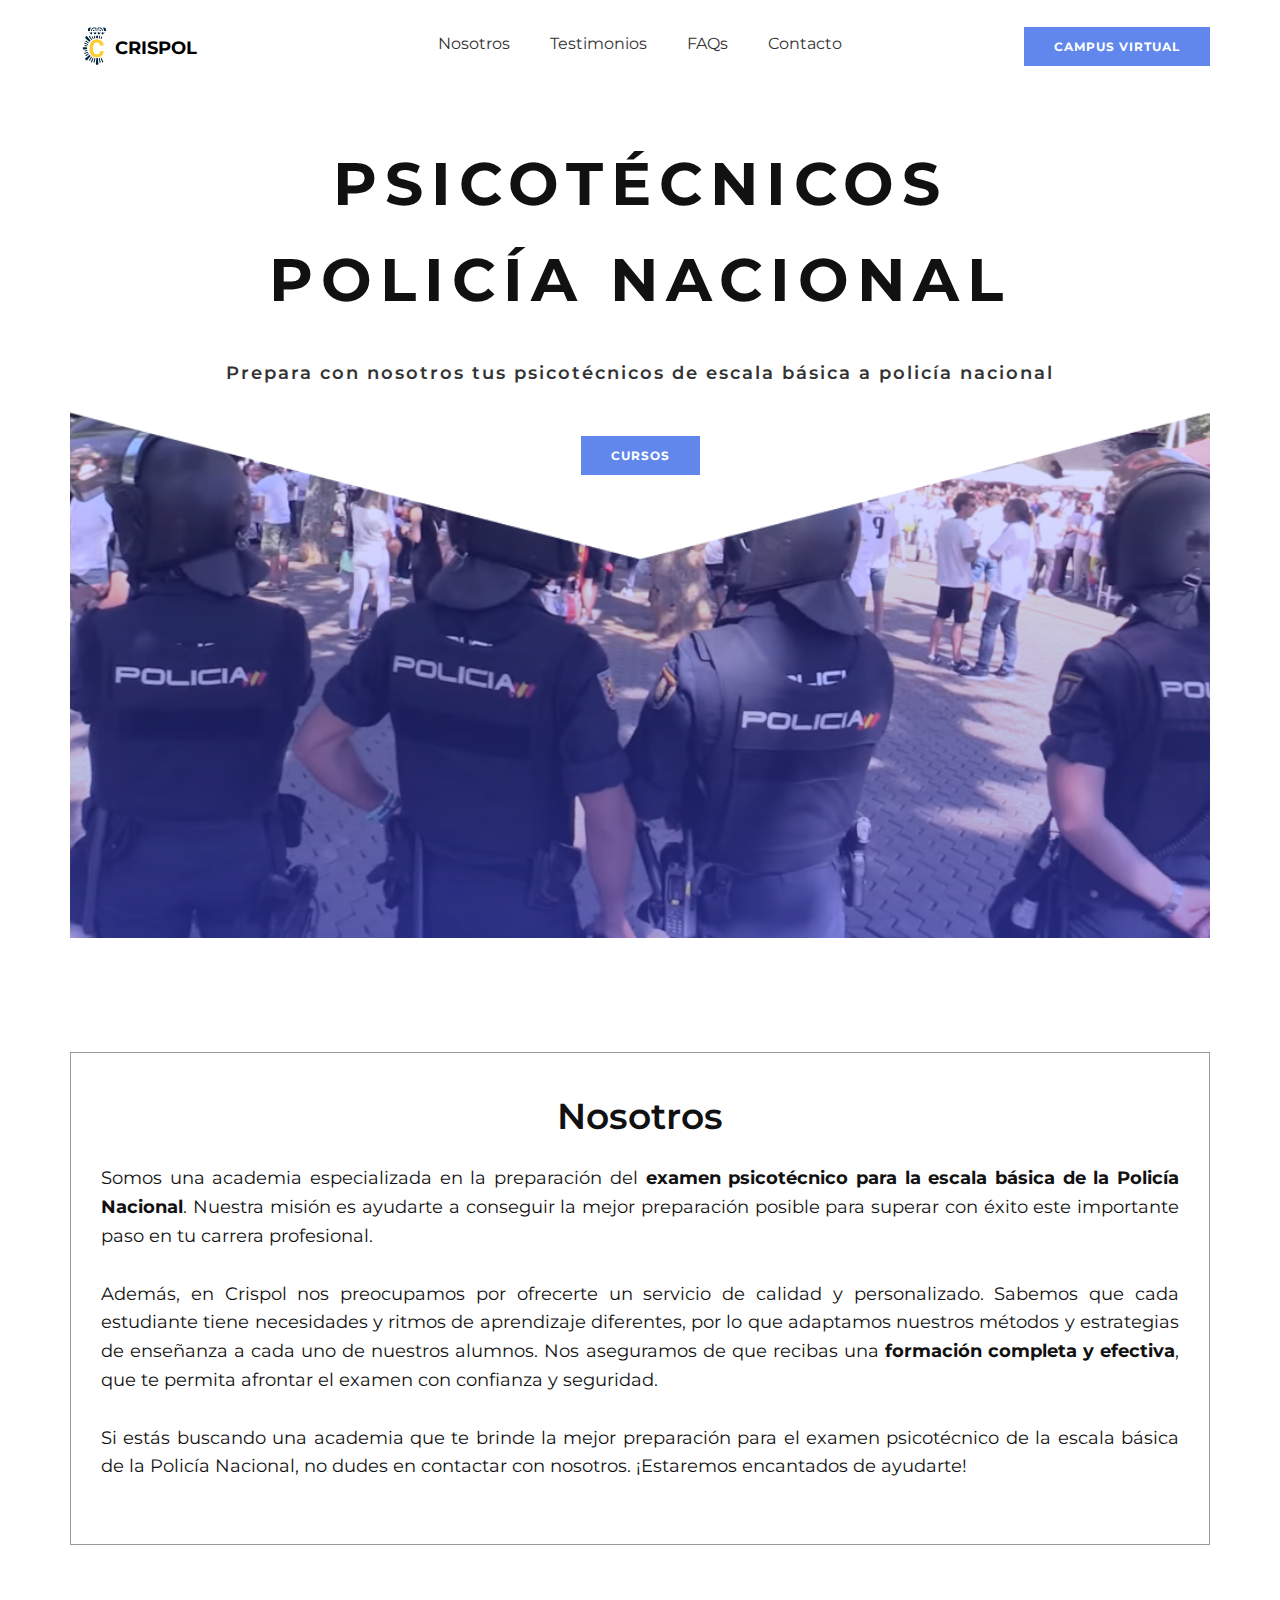
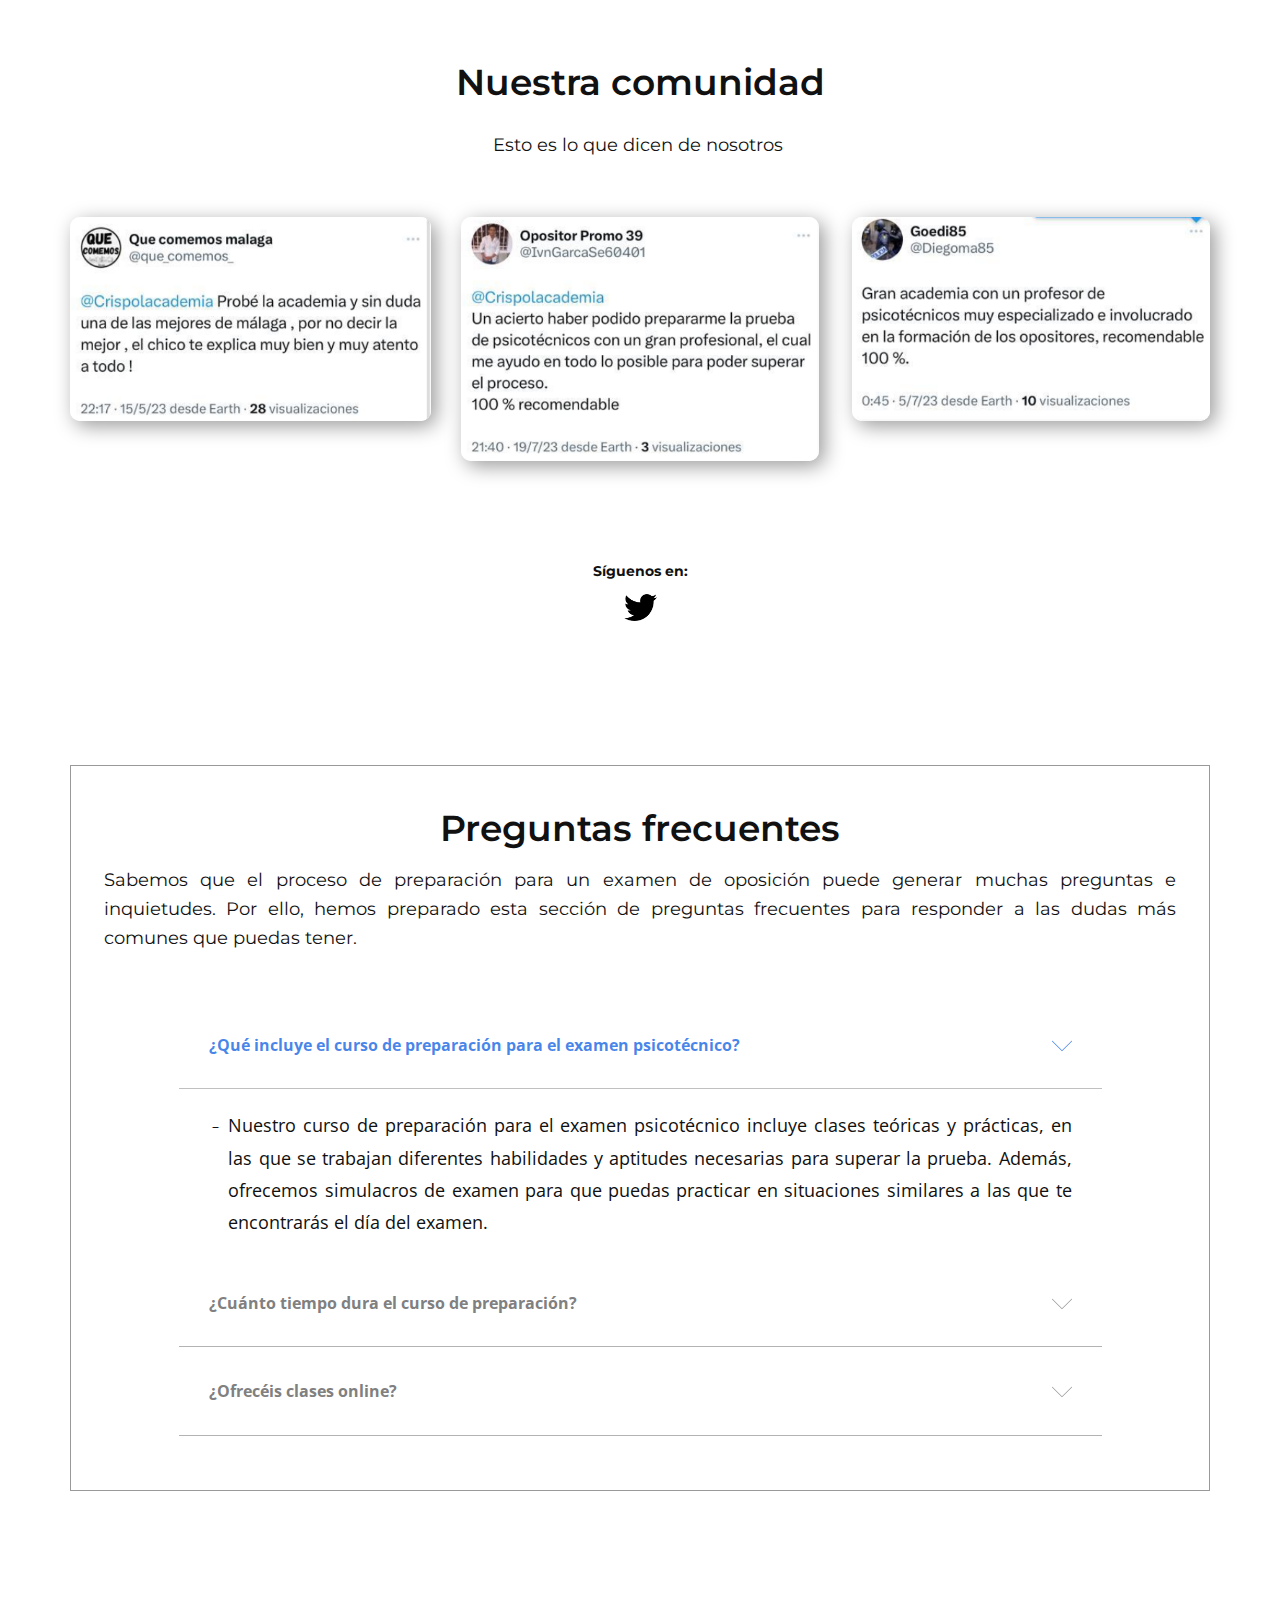
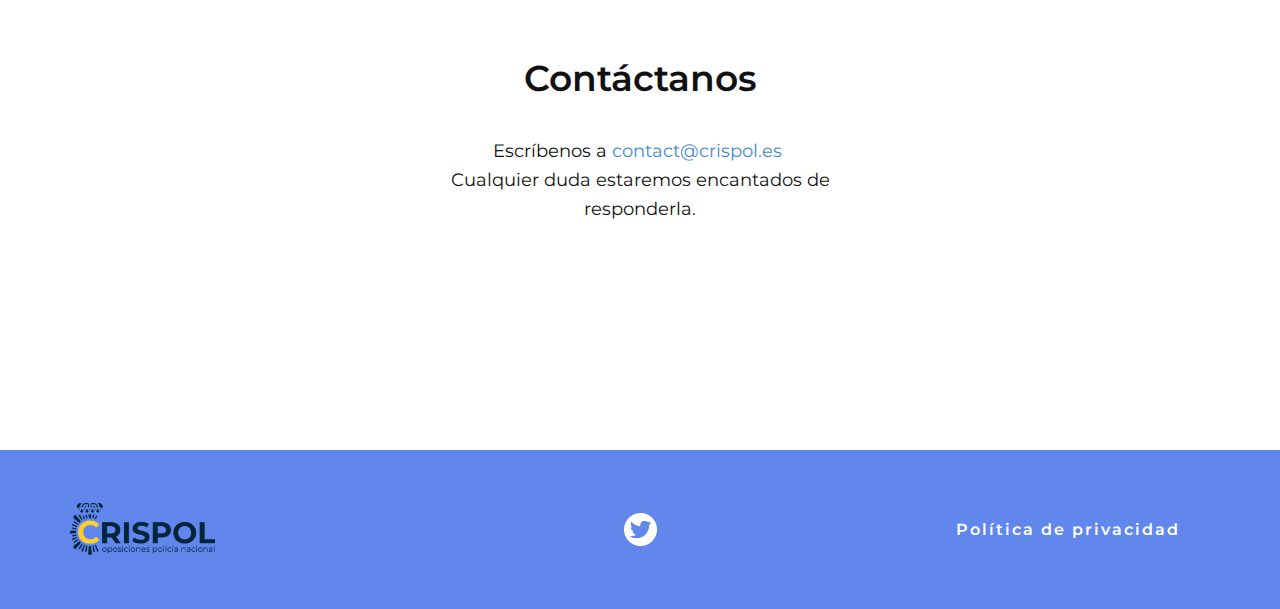
==== commit 62844b33: "2" ====
--- a/Home.html
+++ b/Home.html
@@ -2,17 +2,21 @@
 <html style="font-size: 16px;" lang="es"><head>
     <meta name="viewport" content="width=device-width, initial-scale=1.0">
     <meta charset="utf-8">
-    <meta name="keywords" content="Nosotros, Nuestra comunidad, Preguntas frecuentes, Contáctanos">
-    <meta name="description" content="">
-    <title>Home</title>
+    <meta name="keywords" content="Oposiciones, policía nacional, psicotécnicos">
+    <meta name="description" content="Especializados en el exámen de psicotécnicos">
+    <title>Academia de oposiciones a policía nacional</title>
     <link rel="stylesheet" href="nicepage.css" media="screen">
 <link rel="stylesheet" href="Home.css" media="screen">
     <script class="u-script" type="text/javascript" src="jquery.js" defer=""></script>
     <script class="u-script" type="text/javascript" src="nicepage.js" defer=""></script>
     <meta name="generator" content="Nicepage 5.9.6, nicepage.com">
+    <meta property="og:title" content="Oposiciones policía nacional">
+    <meta property="og:description" content="Prepara tus psicoténicos a policía nacional">
+    <meta property="og:image" content="images/text16098-27-2.png">
+    <meta property="og:url" content="crispol.es">
+    <link rel="icon" href="images/favicon.png">
     <link id="u-theme-google-font" rel="stylesheet" href="https://fonts.googleapis.com/css?family=Roboto:100,100i,300,300i,400,400i,500,500i,700,700i,900,900i|Open+Sans:300,300i,400,400i,500,500i,600,600i,700,700i,800,800i">
     <link id="u-page-google-font" rel="stylesheet" href="https://fonts.googleapis.com/css?family=Montserrat:100,100i,200,200i,300,300i,400,400i,500,500i,600,600i,700,700i,800,800i,900,900i">
-
 
 
 
@@ -22,11 +26,10 @@
     <script type="application/ld+json">{
 		"@context": "http://schema.org",
 		"@type": "Organization",
-		"name": "",
+		"name": "Crispol",
 		"logo": "images/favHD.png"
 }</script>
     <meta name="theme-color" content="#478ac9">
-    <meta property="og:title" content="Home">
     <meta property="og:type" content="website">
   <meta data-intl-tel-input-cdn-path="intlTelInput/"></head>
   <body class="u-body u-xl-mode" data-lang="es"><header class="u-clearfix u-header u-header" id="sec-d82e"><div class="u-clearfix u-sheet u-sheet-1">
@@ -172,24 +175,7 @@
         </div>
       </div>
     </section>
-    <section class="u-clearfix u-section-5" id="sec-3ff9">
-      <div class="u-clearfix u-sheet u-valign-middle-md u-valign-middle-sm u-sheet-1">
-        <div class="u-align-center-xs u-border-1 u-border-grey-40 u-container-style u-expanded-width u-group u-shape-rectangle u-group-1">
-          <div class="u-container-layout u-container-layout-1">
-            <h2 class="u-custom-font u-font-montserrat u-text u-text-default-lg u-text-default-md u-text-default-sm u-text-default-xl u-text-1">Cursos</h2>
-            <p class="u-align-center-lg u-align-center-md u-align-center-sm u-align-center-xl u-custom-font u-font-montserrat u-text u-text-2">Estos son los cursos que tenemos disponibles en este momento en el campus.</p>
-            <div class="u-clearfix u-group-elements u-group-elements-1">
-              <img class="u-expanded u-image u-image-contain u-image-default" src="images/psico.png" alt="" data-image-width="458" data-image-height="243">
-              <p class="u-align-center u-custom-font u-font-montserrat u-text u-text-body-alt-color u-text-3">35 €</p>
-            </div>
-            <a href="https://buy.stripe.com/4gwaG5fdJ5Oa2xWdQQ" class="u-btn u-button-style u-custom-color-1 u-custom-font u-font-montserrat u-hover-feature u-hover-white u-btn-1">comprar</a>
-            <a href="Psicotecnicos.html" class="u-active-none u-border-active-grey-30 u-border-hover-black u-border-none u-btn u-button-style u-custom-font u-font-montserrat u-hover-none u-none u-text-grey-90 u-text-hover-custom-color-2 u-btn-2">Saber más</a>
-          </div>
-        </div>
-      </div>
-
-    </section>
-    <section class="u-align-center u-clearfix u-section-6" id="sec-92ee">
+    <section class="u-align-center u-clearfix u-section-5" id="sec-92ee">
       <div class="u-clearfix u-sheet u-sheet-1">
         <h2 class="u-align-left u-custom-font u-font-montserrat u-text u-text-default u-text-1">Contáctanos</h2>
         <p class="u-align-center u-custom-font u-font-montserrat u-text u-text-2">Escríbenos a&nbsp;<a href="https://email.ionos.es/appsuite/?tl=y#" role="button" class="halo-link person-link person-to u-active-none u-border-none u-btn u-button-style u-hover-none u-none u-text-palette-1-base u-btn-1" title="contact@crispol.es">contact@crispol.es</a>&nbsp;<br>Cualquier duda estaremos encantados de responderla.
@@ -200,7 +186,7 @@
 
     <footer class="u-align-center u-clearfix u-custom-color-2 u-footer u-footer" id="sec-faa3"><div class="u-clearfix u-sheet u-sheet-1"><span class="u-file-icon u-hover-feature u-icon u-text-white u-icon-1" data-href="https://twitter.com/Crispolacademia"><img src="images/3669691-30ecee14.png" alt=""></span>
         <a href="Home.html" class="u-image u-logo u-image-1" data-image-width="900" data-image-height="323" title="Home">
-          <img src="images/text16098-27-2.png" class="u-logo-image u-logo-image-1">
+          <img src="images/text16098-27-2.png?rand=4174" class="u-logo-image u-logo-image-1">
         </a>
         <p class="u-custom-font u-font-montserrat u-text u-text-default u-text-grey-80 u-text-1">
           <a class="u-active-none u-border-none u-btn u-button-link u-button-style u-hover-none u-none u-text-white u-btn-1" href="Política-de-privacidad.html">Política de privacidad</a>
--- a/nicepage.css
+++ b/nicepage.css
@@ -41729,6 +41729,7 @@
 .u-header .u-nav-1 {
   font-weight: 400;
   font-size: 1rem;
+  letter-spacing: normal;
 }
 
 .u-header .u-nav-2 {
@@ -41774,10 +41775,6 @@
     margin-top: -50px;
   }
 
-  .u-header .u-nav-1 {
-    letter-spacing: normal;
-  }
-
   .u-header .u-text-1 {
     margin-top: -28px;
     margin-left: 45px;
@@ -41948,11 +41945,7 @@
     margin-right: 30px;
   }
 }
-@media (max-width: 991px) {
-  .u-footer .u-icon-1 {
-    transform: translateX(0px) translateY(0px) scale(1) rotate(0deg);
-  }
-}
+
 @media (max-width: 767px) {
   .u-footer .u-sheet-1 {
     min-height: 194px;
@@ -41960,6 +41953,7 @@
 
   .u-footer .u-icon-1 {
     margin-top: 97px;
+    transform: translateX(0px) translateY(0px) scale(1) rotate(0deg);
     padding: 3px;
   }
 
--- a/Home.css
+++ b/Home.css
@@ -283,7 +283,7 @@
 
 @media (max-width: 991px) {
   .u-section-3 .u-sheet-1 {
-    min-height: 662px;
+    min-height: 543px;
   }
 
   .u-section-3 .u-image-1 {
@@ -304,7 +304,12 @@
   }
 
   .u-section-3 .u-text-3 {
-    margin-top: 216px;
+    width: auto;
+    margin-top: 102px;
+  }
+
+  .u-section-3 .u-icon-1 {
+    margin-bottom: 56px;
   }
 }
 
@@ -331,7 +336,6 @@
   }
 
   .u-section-3 .u-text-3 {
-    width: auto;
     margin-top: 16px;
   }
 
@@ -346,7 +350,7 @@
 
 @media (max-width: 575px) {
   .u-section-3 .u-sheet-1 {
-    min-height: 677px;
+    min-height: 678px;
   }
 
   .u-section-3 .u-text-1 {
@@ -602,280 +606,84 @@
     width: 340px;
   }
 }.u-section-5 .u-sheet-1 {
-  min-height: 816px;
-}
-
-.u-section-5 .u-group-1 {
-  min-height: 662px;
-  height: auto;
-  margin-top: 54px;
-  margin-bottom: 60px;
-}
-
-.u-section-5 .u-container-layout-1 {
-  padding: 17px 0 20px;
+  min-height: 496px;
 }
 
 .u-section-5 .u-text-1 {
   font-size: 2.25rem;
   font-weight: 600;
-  margin: 32px 499px 0 auto;
+  margin: 105px auto 0;
 }
 
 .u-section-5 .u-text-2 {
-  margin: 24px 31px 0;
-}
-
-.u-section-5 .u-group-elements-1 {
-  width: 458px;
-  min-height: 243px;
-  margin: 68px 333px 0 auto;
-}
-
-.u-section-5 .u-text-3 {
-  font-weight: 700;
-  width: 51px;
-  margin: 32px auto 0;
-}
-
-.u-section-5 .u-btn-1 {
-  transition-duration: 0.5s;
-  text-shadow: 0px 0px 0px rgba(0,0,0,0);
-  text-transform: uppercase;
-  letter-spacing: 1px;
-  font-size: 0.75rem;
-  font-weight: 700;
-  margin: 31px 333px 0 auto;
-}
-
-.u-section-5 .u-btn-2 {
-  text-shadow: 0px 0px 0px rgba(0,0,0,0);
-  text-transform: none;
-  letter-spacing: normal;
-  font-size: 1rem;
-  font-weight: normal;
-  margin: -29px auto 0 347px;
-  padding: 0;
-}
-
-@media (max-width: 1199px) {
-  .u-section-5 .u-group-1 {
-    height: auto;
-  }
-
-  .u-section-5 .u-text-1 {
-    margin-right: 411px;
-  }
-
-  .u-section-5 .u-text-2 {
-    margin-left: 0;
-    margin-right: 0;
-  }
-
-  .u-section-5 .u-group-elements-1 {
-    height: auto;
-    margin-right: auto;
-  }
-
-  .u-section-5 .u-btn-1 {
-    margin-top: 27px;
-    margin-right: 240px;
-  }
-
-  .u-section-5 .u-btn-2 {
-    transition-duration: 0.5s;
-    border-style: solid;
-    margin-top: -26px;
-    margin-left: 240px;
-  }
-}
-
-@media (max-width: 991px) {
-  .u-section-5 .u-text-1 {
-    margin-right: 315px;
-  }
-
-  .u-section-5 .u-btn-1 {
-    margin-right: 130px;
-  }
-
-  .u-section-5 .u-btn-2 {
-    margin-left: 130px;
-  }
-}
-
-@media (max-width: 767px) {
-  .u-section-5 .u-text-1 {
-    margin-right: 236px;
-  }
-
-  .u-section-5 .u-btn-1 {
-    margin-right: 40px;
-  }
-
-  .u-section-5 .u-btn-2 {
-    margin-left: 40px;
-  }
-}
-
-@media (max-width: 575px) {
-  .u-section-5 .u-sheet-1 {
-    min-height: 747px;
-  }
-
-  .u-section-5 .u-group-1 {
-    margin-top: 0;
-  }
-
-  .u-section-5 .u-text-1 {
-    font-size: 1.875rem;
-    width: auto;
-    margin-left: 0;
-    margin-right: 0;
-  }
-
-  .u-section-5 .u-group-elements-1 {
-    width: 306px;
-    min-height: 242px;
-  }
-
-  .u-section-5 .u-text-3 {
-    margin-top: 54px;
-  }
-
-  .u-section-5 .u-btn-1 {
-    margin-top: 0;
-    margin-right: 16px;
-  }
-
-  .u-section-5 .u-btn-2 {
-    margin-left: 16px;
-  }
-}
-
-.u-section-5 .u-btn-1,
-.u-section-5 .u-btn-1:before,
-.u-section-5 .u-btn-1 > .u-container-layout:before {
-  transition-property: fill, color, background-color, stroke-width, border-style, border-width, border-top-width, border-left-width, border-right-width, border-bottom-width, custom-border, borders, box-shadow, text-shadow, opacity, border-radius, stroke, border-color, font-size, font-style, font-weight, text-decoration, letter-spacing, transform, background-image, image-zoom, background-size, background-position;
-}
-
-.u-section-5 .u-btn-1.u-btn-1.u-btn-1:hover {
-  box-shadow: 2px 2px 8px 0px rgba(128,128,128,0.55) !important;
-  transform: scale(1) translateY(px) !important;
-  color: rgba(0,87,225,0.72) !important;
-  text-shadow: 0px 0px 0px rgba(0,0,0,0) !important;
-}
-
-.u-section-5 .u-btn-1.u-btn-1.u-btn-1:hover:before {
-  background-color: transparent !important;
-}
-
-.u-section-5 .u-btn-1 {
-  border-color: transparent !important;
-}
-
-.u-section-5 .u-btn-1.u-btn-1.u-btn-1.hover {
-  box-shadow: 2px 2px 8px 0px rgba(128,128,128,0.55) !important;
-  transform: scale(1) translateY(px) !important;
-  color: rgba(0,87,225,0.72) !important;
-  text-shadow: 0px 0px 0px rgba(0,0,0,0) !important;
-}
-
-.u-section-5 .u-btn-1 {
-  border-color: transparent !important;
-}
-
-.u-section-5 .u-container-layout:hover .u-btn-1 {
-  transform: rotate(0deg) scale(1) translateX(0px) translateY(0px) !important;
-}
-
-.u-container-layout.hover .u-section-5 .u-btn-1 {
-  transform: rotate(0deg) scale(1) translateX(0px) translateY(0px) !important;
-}.u-section-6 .u-sheet-1 {
-  min-height: 496px;
-}
-
-.u-section-6 .u-text-1 {
-  font-size: 2.25rem;
-  font-weight: 600;
-  margin: 105px auto 0;
-}
-
-.u-section-6 .u-text-2 {
   width: 384px;
   margin: 39px auto 60px;
 }
 
-.u-section-6 .u-btn-1 {
+.u-section-5 .u-btn-1 {
   background-image: none;
   font-size: 1.125rem;
   padding: 0;
 }
 
 @media (max-width: 1199px) {
-  .u-section-6 .u-sheet-1 {
+  .u-section-5 .u-sheet-1 {
     min-height: 491px;
   }
 
-  .u-section-6 .u-text-1 {
+  .u-section-5 .u-text-1 {
     width: auto;
     margin-top: 102px;
   }
 
-  .u-section-6 .u-text-2 {
+  .u-section-5 .u-text-2 {
     width: auto;
     margin-top: 98px;
   }
 }
 
 @media (max-width: 991px) {
-  .u-section-6 .u-sheet-1 {
-    min-height: 639px;
-  }
-
-  .u-section-6 .u-text-1 {
-    margin-top: 106px;
-    margin-left: 19px;
-  }
-
-  .u-section-6 .u-text-2 {
-    margin-right: 465px;
-    margin-left: 19px;
+  .u-section-5 .u-sheet-1 {
+    min-height: 430px;
+  }
+
+  .u-section-5 .u-text-1 {
+    margin-top: 110px;
+  }
+
+  .u-section-5 .u-text-2 {
+    width: 236px;
+    margin-top: 18px;
   }
 }
 
 @media (max-width: 767px) {
-  .u-section-6 .u-sheet-1 {
-    min-height: 668px;
-  }
-
-  .u-section-6 .u-text-1 {
+  .u-section-5 .u-sheet-1 {
+    min-height: 341px;
+  }
+
+  .u-section-5 .u-text-1 {
     margin-top: 78px;
-    margin-left: auto;
-  }
-
-  .u-section-6 .u-text-2 {
+  }
+
+  .u-section-5 .u-text-2 {
     width: 381px;
     margin-top: 39px;
-    margin-left: auto;
-    margin-right: auto;
   }
 }
 
 @media (max-width: 575px) {
-  .u-section-6 .u-sheet-1 {
-    min-height: 608px;
-  }
-
-  .u-section-6 .u-text-1 {
+  .u-section-5 .u-sheet-1 {
+    min-height: 337px;
+  }
+
+  .u-section-5 .u-text-1 {
     font-size: 1.875rem;
     margin-top: 80px;
   }
 
-  .u-section-6 .u-text-2 {
-    width: auto;
+  .u-section-5 .u-text-2 {
+    width: 236px;
     margin-top: 13px;
-    margin-left: 13px;
-    margin-right: 13px;
   }
 }